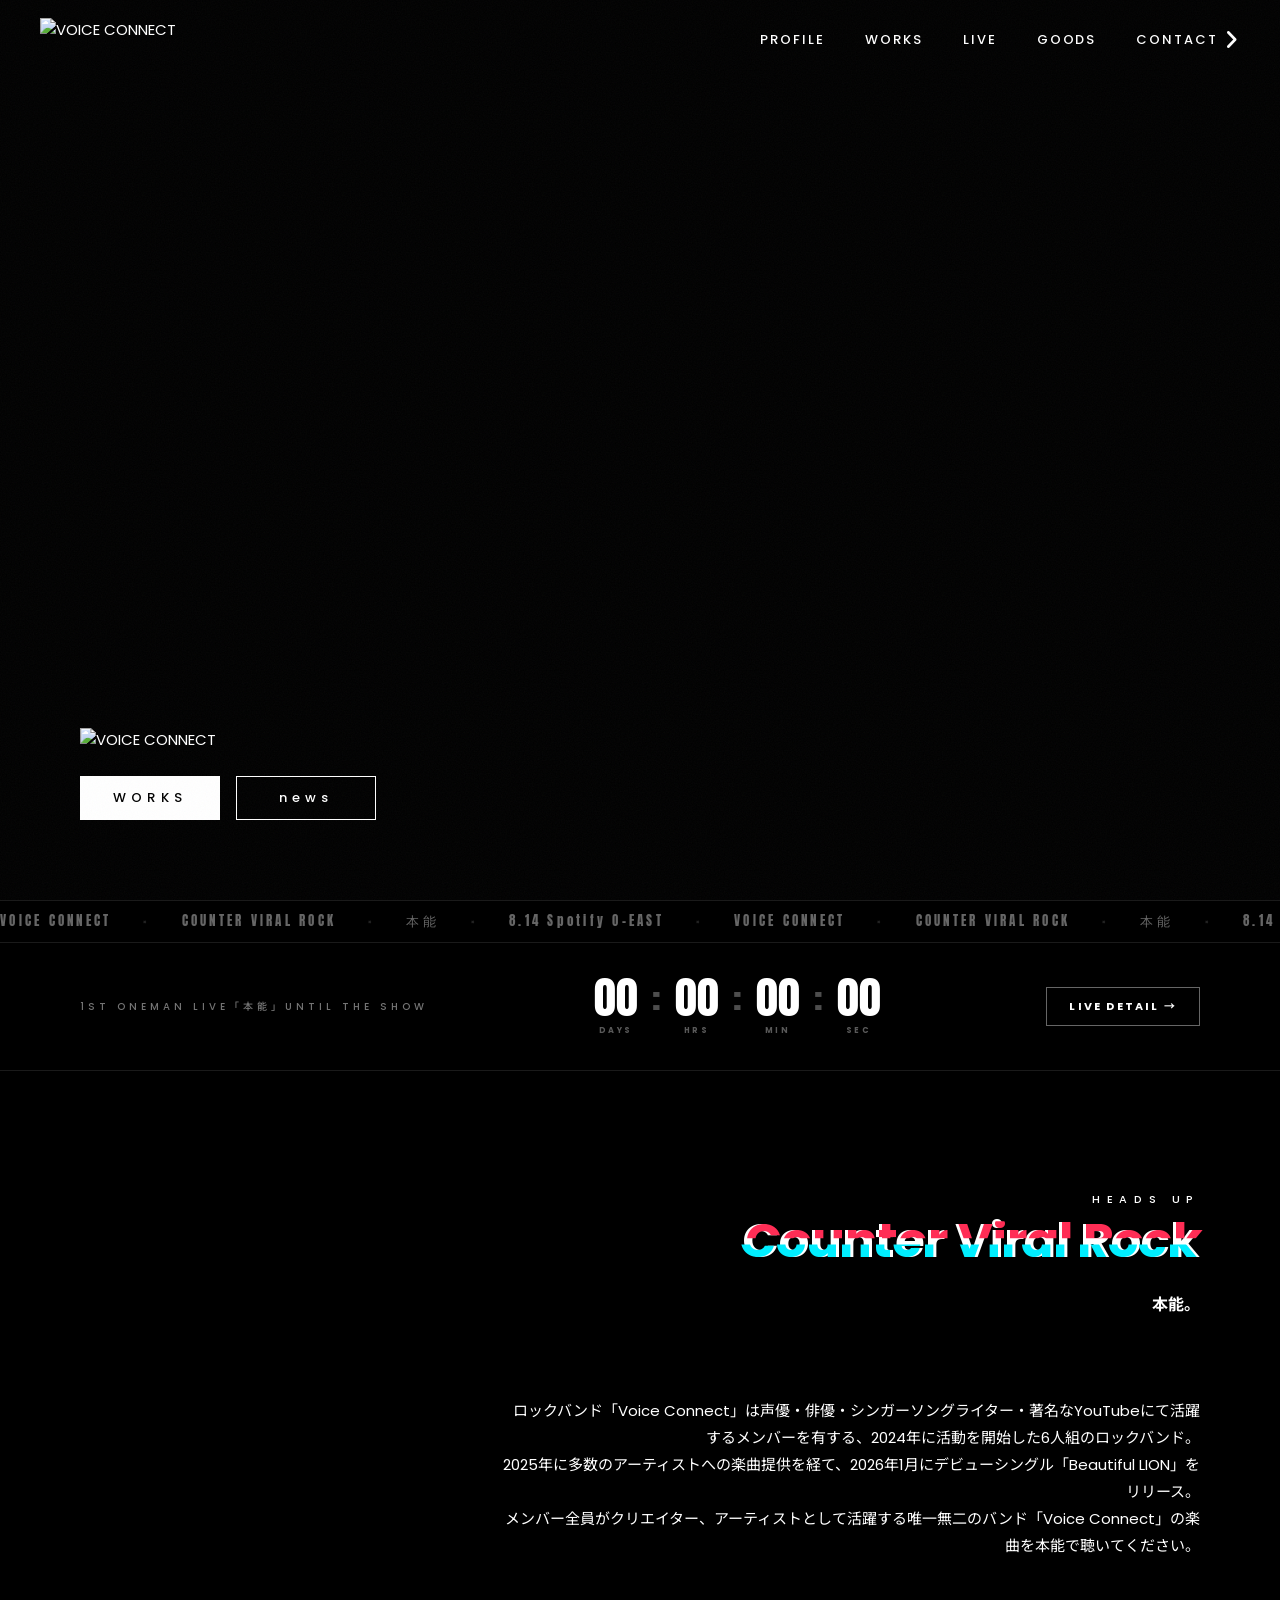
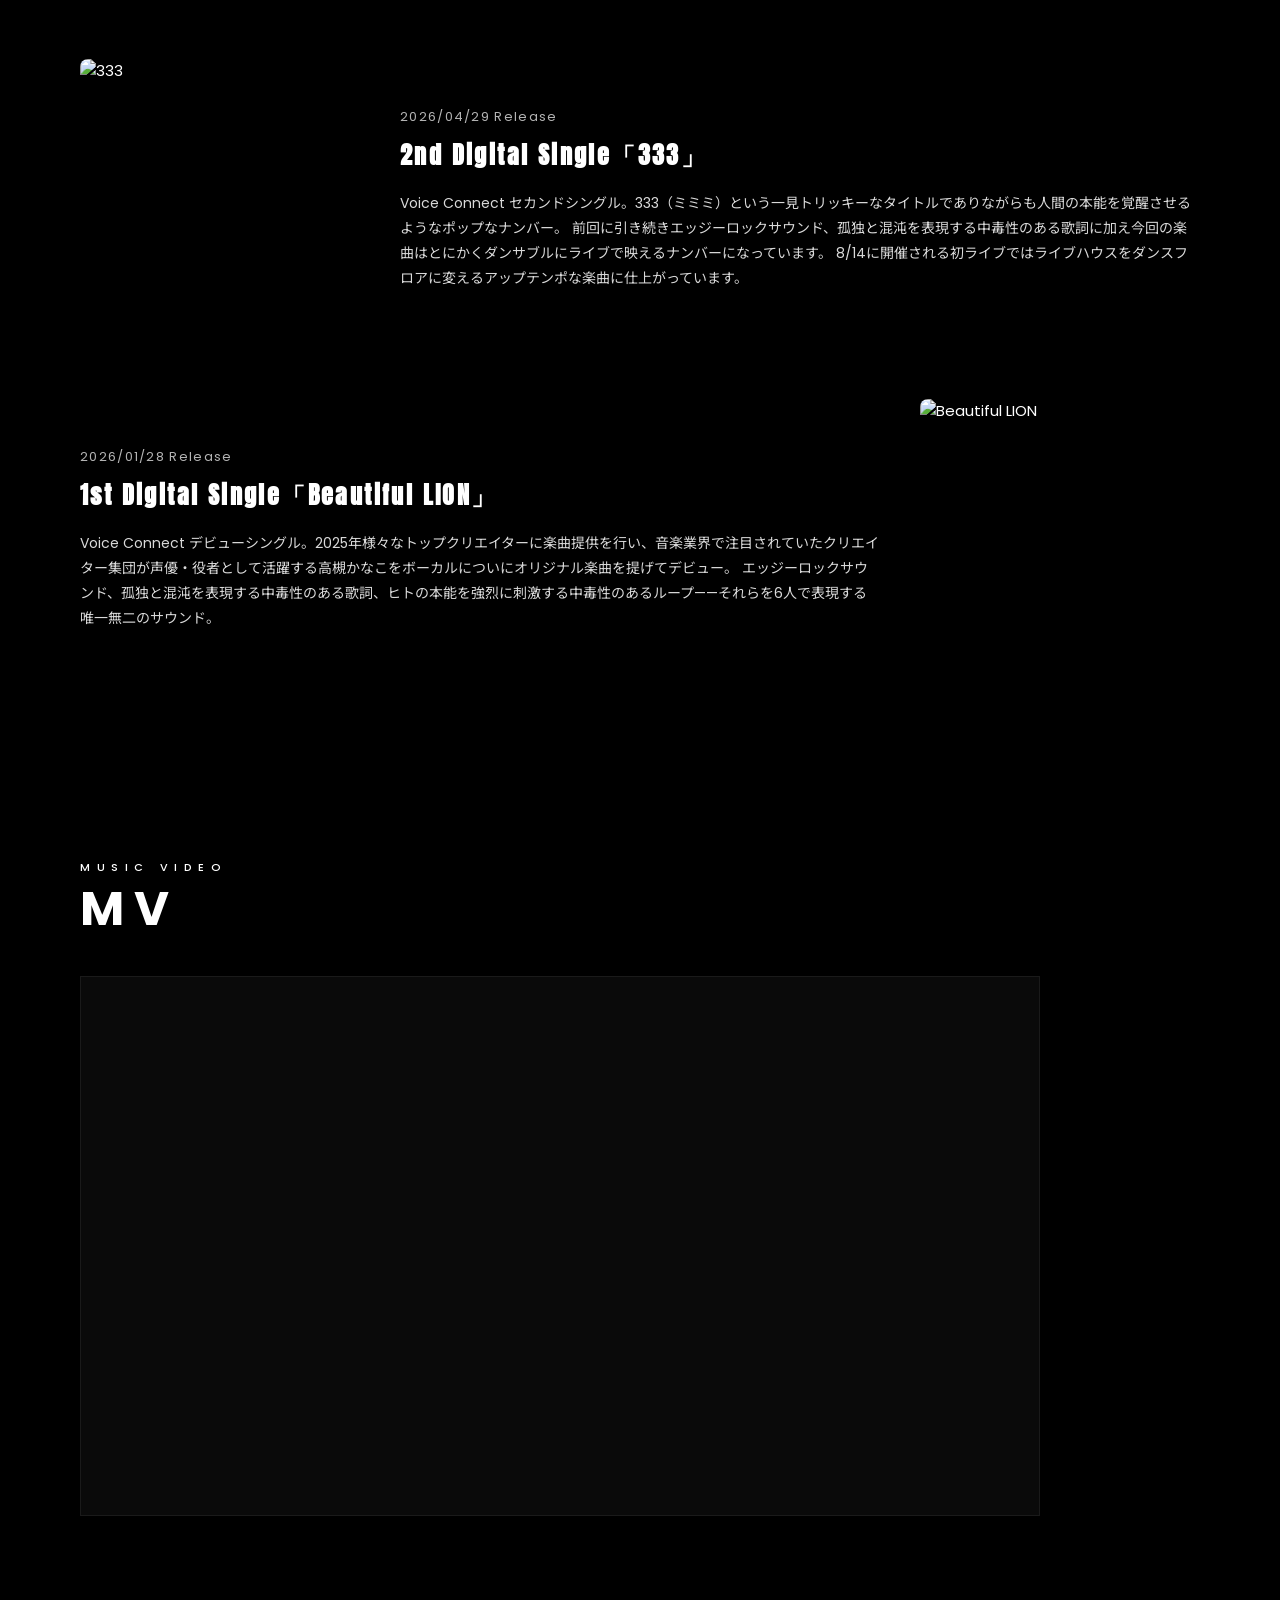
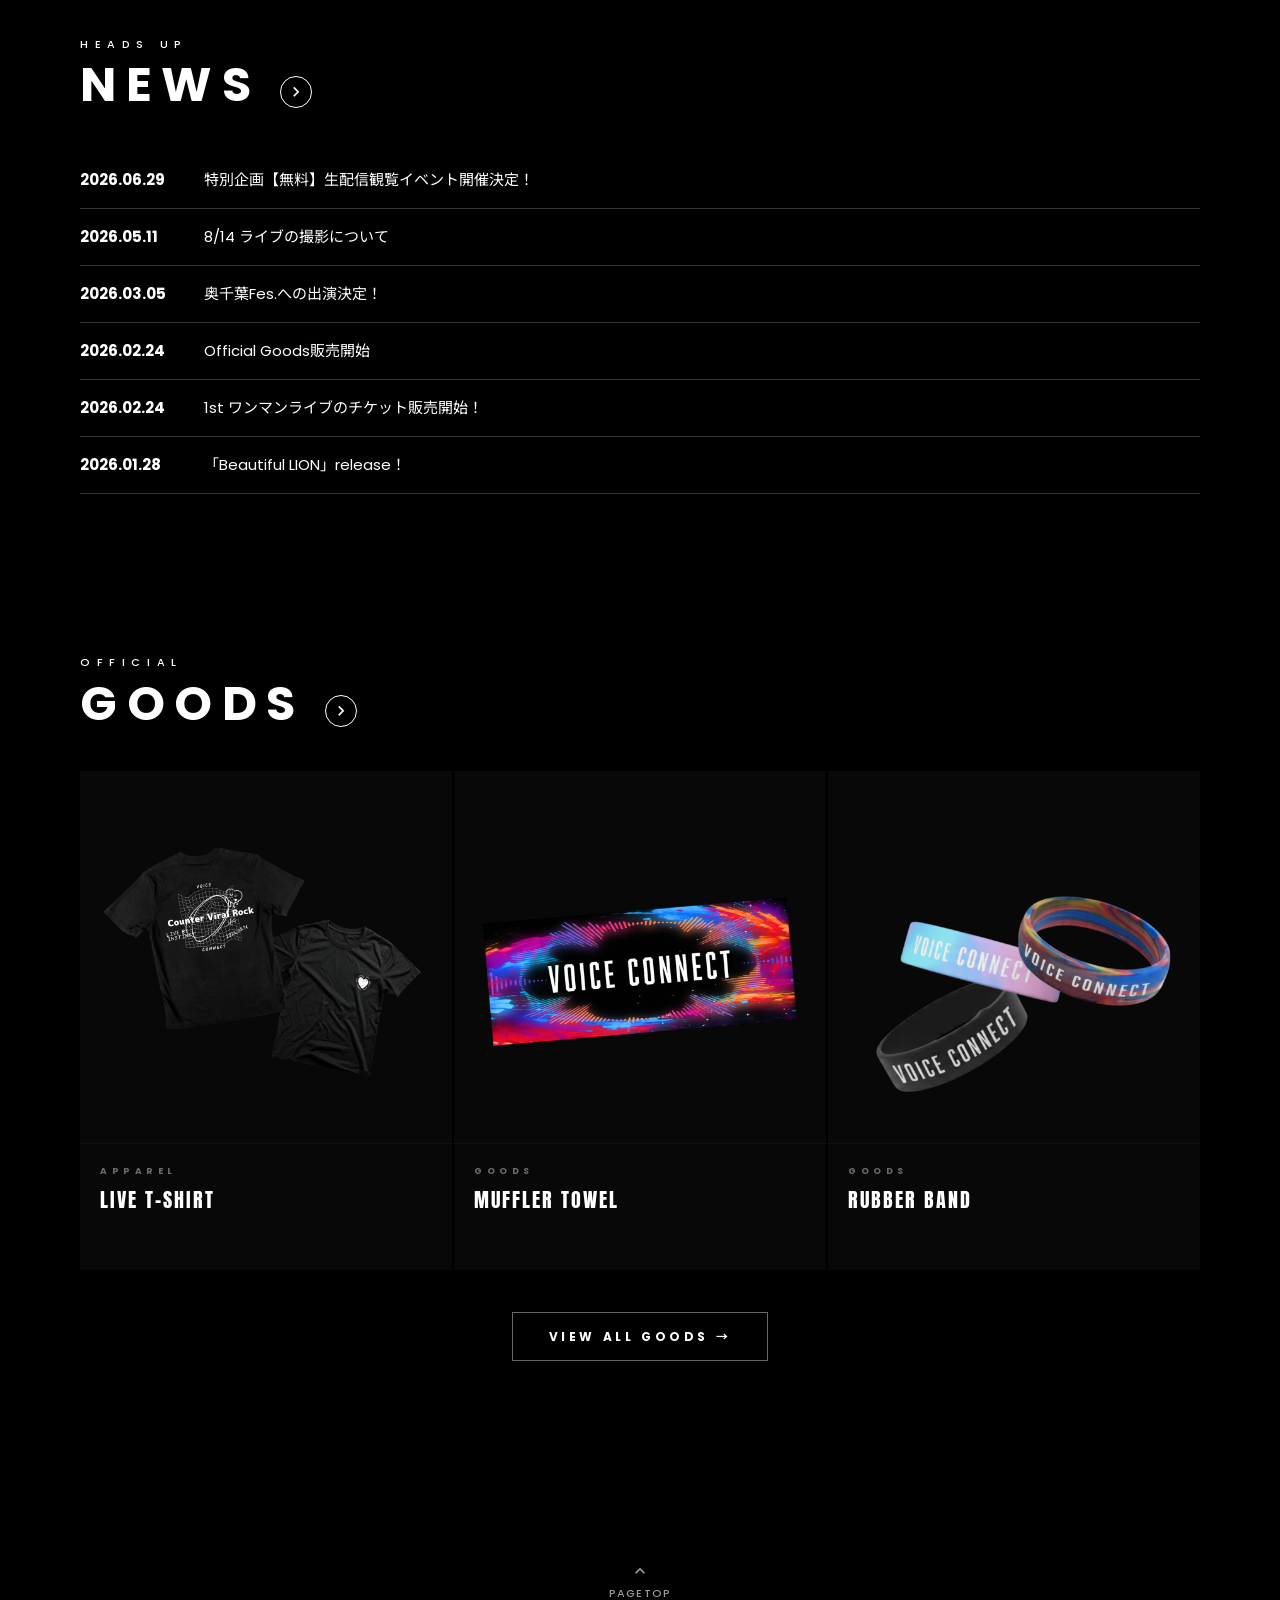
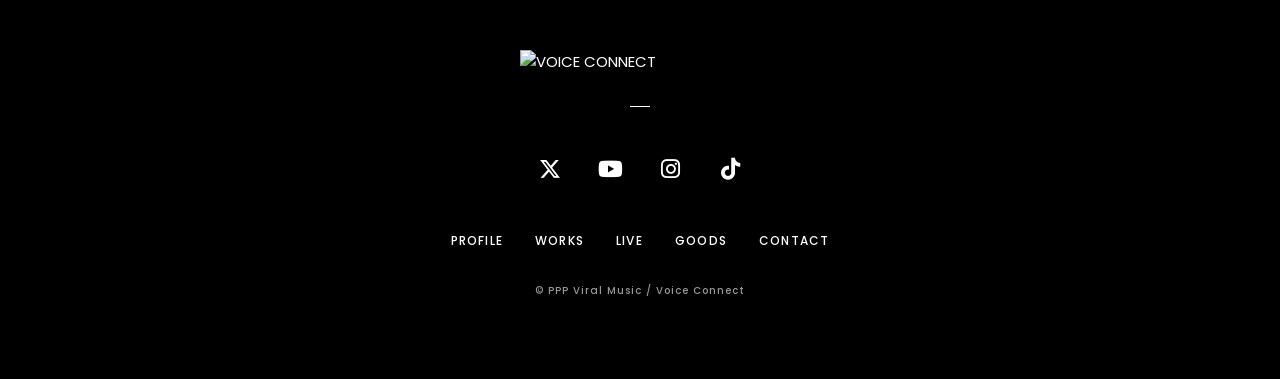
==== index.html @ 6539a4a2 "Initial commit: Voice Connect official website Co-Authored-By: Claude Sonnet 4.6 <noreply@anthropic." ====
<!DOCTYPE html>
<html lang="ja">
<head>
  <meta charset="UTF-8">
  <meta name="viewport" content="width=device-width, initial-scale=1.0">
  <meta property="og:type" content="website">
  <meta property="og:site_name" content="VOICE CONNECT">
  <meta property="og:title" content="VOICE CONNECT">
  <meta property="og:description" content="Counter Viral Rock – 本能。6人組ロックバンド VoiceConnect オフィシャルサイト">
  <meta property="og:image" content="https://storage.googleapis.com/studio-design-asset-files/projects/V5a736R3aR/s-6000x4000_v-frms_webp_ca248ab4-74d3-4c71-af56-c357af7753e0_middle.webp">
  <meta name="twitter:card" content="summary_large_image">
  <meta name="twitter:image" content="https://storage.googleapis.com/studio-design-asset-files/projects/V5a736R3aR/s-6000x4000_v-frms_webp_ca248ab4-74d3-4c71-af56-c357af7753e0_middle.webp">
  <link rel="icon" href="favicon.svg" type="image/svg+xml">
  <title>VoiceConnect</title>
  <meta name="description" content="Counter Viral Rock – 本能。6人組ロックバンド VoiceConnect オフィシャルサイト">
  <link rel="stylesheet" href="css/style.css">
  <link rel="stylesheet" href="https://fonts.googleapis.com/icon?family=Material+Icons">
  <link rel="stylesheet" href="https://cdnjs.cloudflare.com/ajax/libs/font-awesome/6.5.0/css/all.min.css">
</head>
<body>

<!-- HEADER -->
<header class="site-header">
  <a href="index.html" class="header-logo">
    <img src="https://storage.googleapis.com/studio-design-asset-files/projects/V5a736R3aR/s-1748x591_v-fms_webp_e4d0f85a-b56f-4a7a-a2c8-f177bb1432c4_small.webp" alt="VOICE CONNECT">
  </a>
  <nav class="header-nav">
    <a href="profile.html">PROFILE</a>
    <a href="works.html">WORKS</a>
    <a href="live.html">LIVE</a>
    <a href="https://fanme.link/shop/@VoiceConnect" target="_blank" rel="noopener">GOODS</a>
    <a href="contact.html" class="header-contact">
      <span>CONTACT</span>
      <span class="arrow"><i class="fa-solid fa-angle-right"></i></span>
    </a>
  </nav>
  <button class="hamburger" aria-label="メニュー">
    <span></span><span></span><span></span>
  </button>
</header>

<!-- MOBILE NAV -->
<nav class="mobile-nav">
  <a href="profile.html">PROFILE</a>
  <a href="works.html">WORKS</a>
  <a href="live.html">LIVE</a>
  <a href="https://fanme.link/shop/@VoiceConnect" target="_blank" rel="noopener">GOODS</a>
  <a href="contact.html">CONTACT</a>
</nav>

<!-- HERO -->
<section class="hero">
  <div class="hero-bg" style="background-image: url('https://storage.googleapis.com/studio-design-asset-files/projects/V5a736R3aR/s-6000x4000_v-frms_webp_ca248ab4-74d3-4c71-af56-c357af7753e0_middle.webp');"></div>
  <div class="hero-title fade-in">
    <img src="https://storage.googleapis.com/studio-design-asset-files/projects/V5a736R3aR/s-1748x591_v-fms_webp_e4d0f85a-b56f-4a7a-a2c8-f177bb1432c4_middle.webp" alt="VOICE CONNECT">
    <div class="hero-buttons">
      <a href="works.html" class="btn btn-solid">WORKS</a>
      <a href="news.html" class="btn btn-outline">news</a>
    </div>
  </div>
</section>

<!-- MARQUEE -->
<div class="marquee-wrap" aria-hidden="true">
  <div class="marquee-track">
    <span>VOICE CONNECT</span><span class="msep">×</span><span>COUNTER VIRAL ROCK</span><span class="msep">×</span><span>本能</span><span class="msep">×</span><span>8.14 Spotify O-EAST</span><span class="msep">×</span><span>VOICE CONNECT</span><span class="msep">×</span><span>COUNTER VIRAL ROCK</span><span class="msep">×</span><span>本能</span><span class="msep">×</span><span>8.14 Spotify O-EAST</span><span class="msep">×</span>
  </div>
</div>

<!-- COUNTDOWN -->
<div class="countdown-bar fade-in">
  <p class="countdown-label">1st ONEMAN LIVE「本能」UNTIL THE SHOW</p>
  <div class="countdown-timer">
    <div class="countdown-unit"><span class="countdown-num">--</span><span class="countdown-unit-label">DAYS</span></div>
    <span class="countdown-colon">:</span>
    <div class="countdown-unit"><span class="countdown-num">--</span><span class="countdown-unit-label">HRS</span></div>
    <span class="countdown-colon">:</span>
    <div class="countdown-unit"><span class="countdown-num">--</span><span class="countdown-unit-label">MIN</span></div>
    <span class="countdown-colon">:</span>
    <div class="countdown-unit"><span class="countdown-num">--</span><span class="countdown-unit-label">SEC</span></div>
  </div>
  <a href="live.html" class="countdown-cta">LIVE DETAIL →</a>
</div>

<!-- CONCEPT -->
<section class="concept fade-in">
  <div style="display:flex;flex-direction:column;align-items:flex-end;margin-bottom:60px;">
    <p class="concept-tag">HEADS UP</p>
    <h2 class="concept-title glitch" data-text="Counter Viral Rock">Counter Viral Rock</h2>
    <p class="concept-sub">本能。</p>
  </div>
  <p class="concept-body">
    ロックバンド「Voice Connect」は声優・俳優・シンガーソングライター・著名なYouTubeにて活躍するメンバーを有する、2024年に活動を開始した6人組のロックバンド。<br>
    2025年に多数のアーティストへの楽曲提供を経て、2026年1月にデビューシングル「Beautiful LION」をリリース。<br>
    メンバー全員がクリエイター、アーティストとして活躍する唯一無二のバンド「Voice Connect」の楽曲を本能で聴いてください。
  </p>
</section>

<!-- RELEASES -->
<section class="releases">

  <!-- 2nd Single -->
  <div class="release-item fade-in">
    <a href="https://nex-tone.link/A00217692" target="_blank" rel="noopener" class="release-cover">
      <img src="https://storage.googleapis.com/studio-design-asset-files/projects/V5a736R3aR/s-3000x3000_v-frms_webp_a015c7a2-be39-4861-baa0-50e99d0a3b8d_small.webp" alt="333">
    </a>
    <div class="release-info">
      <p class="release-date">2026/04/29 Release</p>
      <h3 class="release-title">2nd Digital Single「333」</h3>
      <p class="release-desc">
        Voice Connect セカンドシングル。333（ミミミ）という一見トリッキーなタイトルでありながらも人間の本能を覚醒させるようなポップなナンバー。
        前回に引き続きエッジーロックサウンド、孤独と混沌を表現する中毒性のある歌詞に加え今回の楽曲はとにかくダンサブルにライブで映えるナンバーになっています。
        8/14に開催される初ライブではライブハウスをダンスフロアに変えるアップテンポな楽曲に仕上がっています。
      </p>
    </div>
  </div>

  <!-- 1st Single -->
  <div class="release-item fade-in">
    <a href="https://nex-tone.link/A00210916" target="_blank" rel="noopener" class="release-cover">
      <img src="https://storage.nex-tone.link/variants/pypqnfkfac22cll3nfgwn1953y3u/58ced8645b3590cbce39715a69f533062ca8cc552015349942d6fcfa04a99400" alt="Beautiful LION">
    </a>
    <div class="release-info">
      <p class="release-date">2026/01/28 Release</p>
      <h3 class="release-title">1st Digital Single「Beautiful LION」</h3>
      <p class="release-desc">
        Voice Connect デビューシングル。2025年様々なトップクリエイターに楽曲提供を行い、音楽業界で注目されていたクリエイター集団が声優・役者として活躍する高槻かなこをボーカルについにオリジナル楽曲を提げてデビュー。
        エッジーロックサウンド、孤独と混沌を表現する中毒性のある歌詞、ヒトの本能を強烈に刺激する中毒性のあるループ——それらを6人で表現する唯一無二のサウンド。
      </p>
    </div>
  </div>

</section>

<!-- MV -->
<section class="mv-section fade-in">
  <div class="section-header">
    <div>
      <p class="section-tag">MUSIC VIDEO</p>
      <h2 class="section-title">MV</h2>
    </div>
  </div>
  <div class="mv-embed-wrap">
    <iframe
      src="https://www.youtube.com/embed/0FD_ig75iVw?si=BoijRJW5UAqoJQt1&rel=0"
      title="VOICE CONNECT – Beautiful LION (Official Music Video)"
      frameborder="0"
      allow="accelerometer; autoplay; clipboard-write; encrypted-media; gyroscope; picture-in-picture; web-share"
      referrerpolicy="strict-origin-when-cross-origin"
      allowfullscreen
    ></iframe>
  </div>
</section>

<!-- NEWS -->
<section class="news fade-in">
  <div class="section-header">
    <div>
      <p class="section-tag">HEADS UP</p>
      <h2 class="section-title">NEWS</h2>
    </div>
    <a href="news.html" class="section-more">
      <span class="material-icons">keyboard_arrow_right</span>
    </a>
  </div>
  <ul class="news-list">
    <li class="news-item">
      <span class="news-date">2026.06.29</span>
      <a href="news.html#event-0629" class="news-link">特別企画【無料】生配信観覧イベント開催決定！</a>
    </li>
    <li class="news-item">
      <span class="news-date">2026.05.11</span>
      <a href="news.html#shooting" class="news-link">8/14 ライブの撮影について</a>
    </li>
    <li class="news-item">
      <span class="news-date">2026.03.05</span>
      <a href="news.html#chiba" class="news-link">奥千葉Fes.への出演決定！</a>
    </li>
    <li class="news-item">
      <span class="news-date">2026.02.24</span>
      <a href="news.html#goods" class="news-link">Official Goods販売開始</a>
    </li>
    <li class="news-item">
      <span class="news-date">2026.02.24</span>
      <a href="news.html#ticket" class="news-link">1st ワンマンライブのチケット販売開始！</a>
    </li>
    <li class="news-item">
      <span class="news-date">2026.01.28</span>
      <a href="news.html#single1" class="news-link">「Beautiful LION」release！</a>
    </li>
  </ul>
</section>

<!-- GOODS -->
<section class="goods-section fade-in">
  <div class="section-header">
    <div>
      <p class="section-tag">OFFICIAL</p>
      <h2 class="section-title">GOODS</h2>
    </div>
    <a href="https://fanme.link/shop/@VoiceConnect" target="_blank" rel="noopener" class="section-more">
      <span class="material-icons">keyboard_arrow_right</span>
    </a>
  </div>
  <div class="goods-grid">
    <a href="https://fanme.link/shop/@VoiceConnect" target="_blank" rel="noopener" class="goods-card">
      <div class="goods-card-img">
        <img src="images/goods-tshirt.png" alt="LIVE T-SHIRT">
      </div>
      <div class="goods-card-body">
        <p class="goods-card-cat">APPAREL</p>
        <p class="goods-card-name">LIVE T-SHIRT</p>
        <p class="goods-card-shop">SHOP →</p>
      </div>
    </a>
    <a href="https://fanme.link/shop/@VoiceConnect" target="_blank" rel="noopener" class="goods-card">
      <div class="goods-card-img">
        <img src="images/goods-towel.png" alt="MUFFLER TOWEL">
      </div>
      <div class="goods-card-body">
        <p class="goods-card-cat">GOODS</p>
        <p class="goods-card-name">MUFFLER TOWEL</p>
        <p class="goods-card-shop">SHOP →</p>
      </div>
    </a>
    <a href="https://fanme.link/shop/@VoiceConnect" target="_blank" rel="noopener" class="goods-card">
      <div class="goods-card-img">
        <img src="images/goods-band.png" alt="RUBBER BAND">
      </div>
      <div class="goods-card-body">
        <p class="goods-card-cat">GOODS</p>
        <p class="goods-card-name">RUBBER BAND</p>
        <p class="goods-card-shop">SHOP →</p>
      </div>
    </a>
  </div>
  <div class="goods-footer">
    <a href="https://fanme.link/shop/@VoiceConnect" target="_blank" rel="noopener" class="goods-cta-btn">VIEW ALL GOODS →</a>
  </div>
</section>

<!-- FOOTER -->
<footer class="site-footer">
  <a href="#" class="pagetop">
    <span class="material-icons">keyboard_arrow_up</span>
    PAGETOP
  </a>
  <a href="index.html" class="footer-logo">
    <img src="https://storage.googleapis.com/studio-design-asset-files/projects/V5a736R3aR/s-1748x591_v-fms_webp_e4d0f85a-b56f-4a7a-a2c8-f177bb1432c4_small.webp" alt="VOICE CONNECT">
  </a>
  <div class="footer-divider"></div>
  <div class="footer-socials">
    <a href="https://x.com/voiceconnect25" target="_blank" rel="noopener"><i class="fa-brands fa-x-twitter"></i></a>
    <a href="https://www.youtube.com/@voiceconnect2025" target="_blank" rel="noopener"><i class="fa-brands fa-youtube"></i></a>
    <a href="https://www.instagram.com/voice_connect_official/" target="_blank" rel="noopener"><i class="fa-brands fa-instagram"></i></a>
    <a href="https://www.tiktok.com/@voiceconnect.official" target="_blank" rel="noopener"><i class="fa-brands fa-tiktok"></i></a>
  </div>
  <nav class="footer-nav">
    <a href="profile.html">PROFILE</a>
    <a href="works.html">WORKS</a>
    <a href="live.html">LIVE</a>
    <a href="https://fanme.link/shop/@VoiceConnect" target="_blank" rel="noopener">GOODS</a>
    <a href="contact.html">CONTACT</a>
  </nav>
  <p class="footer-copy">© PPP Viral Music / Voice Connect</p>
</footer>

<script src="js/main.js"></script>
</body>
</html>
---- css/style.css ----
@import url('https://fonts.googleapis.com/css2?family=Anton&family=Poppins:wght@400;500;700&family=Noto+Sans+JP:wght@400;500;700&display=swap');

*, *::before, *::after { box-sizing: border-box; margin: 0; padding: 0; }

:root {
  --bg: #000;
  --text: #fff;
  --border: #333;
  --accent: #fff;
  --font-head: 'Anton', sans-serif;
  --font-body: 'Poppins', 'Noto Sans JP', sans-serif;
}

html { scroll-behavior: smooth; }

body {
  background: var(--bg);
  color: var(--text);
  font-family: var(--font-body);
  font-size: 15px;
  line-height: 1.6;
  overflow-x: hidden;
}

a { color: inherit; text-decoration: none; }
img { display: block; max-width: 100%; }
ul { list-style: none; }
button { background: none; border: none; cursor: pointer; color: inherit; font: inherit; }

/* ── HEADER ── */
.site-header {
  position: fixed;
  top: 0; left: 0; right: 0;
  z-index: 100;
  display: flex;
  align-items: center;
  justify-content: space-between;
  padding: 0 40px;
  height: 80px;
  backdrop-filter: blur(8px) saturate(0%);
  -webkit-backdrop-filter: blur(8px) saturate(0%);
  background: linear-gradient(180deg, rgba(0,0,0,0.4) 0%, transparent 100%);
}

.header-logo img { height: 44px; width: auto; }

.header-nav {
  display: flex;
  align-items: center;
  gap: 40px;
}

.header-nav a,
.header-nav button {
  font-family: var(--font-body);
  font-size: 13px;
  font-weight: 500;
  letter-spacing: 0.15em;
  transition: opacity .2s;
}

.header-nav a:hover,
.header-nav button:hover { opacity: .6; }

.header-contact {
  display: flex;
  align-items: center;
  gap: 6px;
  font-size: 13px;
  font-weight: 500;
  letter-spacing: 0.15em;
}

.header-contact .arrow {
  font-size: 22px;
  line-height: 1;
}

/* hamburger */
.hamburger {
  display: none;
  flex-direction: column;
  gap: 5px;
  padding: 4px;
}
.hamburger span {
  display: block;
  width: 24px; height: 2px;
  background: var(--text);
  transition: transform .3s, opacity .3s;
}

/* mobile nav drawer */
.mobile-nav {
  display: none;
  position: fixed;
  top: 80px; left: 0; right: 0;
  background: rgba(0,0,0,0.92);
  padding: 32px 24px 40px;
  flex-direction: column;
  gap: 28px;
  z-index: 99;
}
.mobile-nav.open { display: flex; }
.mobile-nav a {
  font-family: var(--font-head);
  font-size: 28px;
  letter-spacing: 0.15em;
  text-align: right;
}

/* ── HERO ── */
.hero {
  position: relative;
  height: calc(100vh - 80px);
  min-height: 520px;
  margin-top: 80px;
  display: flex;
  align-items: flex-end;
  overflow: hidden;
}

.hero-bg {
  position: absolute;
  top: -18%; bottom: -18%; left: 0; right: 0;
  background-size: cover;
  background-position: center 30%;
  background-repeat: no-repeat;
  will-change: transform;
}

.hero-bg::after {
  content: '';
  position: absolute;
  inset: 0;
  background: linear-gradient(to bottom, rgba(0,0,0,0.1) 0%, rgba(0,0,0,0.5) 100%);
}

.hero-title {
  position: absolute;
  bottom: 0; left: 0; right: 0;
  padding: 0 80px 80px;
}

.hero-title img {
  width: clamp(320px, 60vw, 900px);
}

.hero-buttons {
  display: flex;
  gap: 16px;
  margin-top: 24px;
}

.btn {
  display: inline-flex;
  align-items: center;
  justify-content: center;
  padding: 0 28px;
  height: 44px;
  font-family: var(--font-body);
  font-size: 13px;
  font-weight: 500;
  letter-spacing: 0.4em;
  border: 1px solid var(--text);
  transition: background .2s, color .2s, transform .2s;
  min-width: 140px;
}

.btn-solid {
  background: var(--text);
  color: var(--bg);
}

.btn-outline { background: transparent; color: var(--text); }

.btn:hover { transform: scale(1.06); }

/* ── CONCEPT ── */
.concept {
  padding: 120px 80px 100px;
}

.concept-tag {
  display: block;
  font-size: 11px;
  font-weight: 500;
  letter-spacing: 0.6em;
  margin-bottom: 6px;
  color: var(--text);
}

.concept-title {
  font-size: 48px;
  font-weight: 700;
  line-height: 1.1;
  margin-bottom: 24px;
}

.concept-sub {
  font-size: 16px;
  font-weight: 700;
  margin-bottom: 20px;
}

.concept-body {
  font-size: 15px;
  line-height: 1.8;
  max-width: 700px;
  margin-left: auto;
  text-align: right;
}

/* ── RELEASES ── */
.releases {
  padding: 0 80px 120px;
}

.release-item {
  display: flex;
  align-items: center;
  gap: 40px;
  margin-bottom: 60px;
}

.release-item:nth-child(even) { flex-direction: row-reverse; }

.release-cover {
  flex-shrink: 0;
  width: 280px;
  height: 280px;
  border-radius: 8px;
  overflow: hidden;
  box-shadow: 0 4px 20px rgba(0,0,0,0.6);
  transition: transform .3s ease;
}

.release-cover:hover { transform: scale(1.04); }

.release-cover img {
  width: 100%; height: 100%;
  object-fit: cover;
}

.release-info { flex: 1; }

.release-date {
  font-size: 13px;
  letter-spacing: 0.1em;
  margin-bottom: 8px;
  opacity: .7;
}

.release-title {
  font-family: var(--font-head);
  font-size: 24px;
  letter-spacing: 0.1em;
  margin-bottom: 16px;
}

.release-desc {
  font-size: 14px;
  line-height: 1.8;
  opacity: .85;
}

/* ── NEWS ── */
.news { padding: 0 80px 160px; }

.section-header {
  display: flex;
  align-items: flex-end;
  gap: 20px;
  margin-bottom: 40px;
}

.section-tag {
  font-size: 11px;
  font-weight: 500;
  letter-spacing: 0.6em;
  margin-bottom: 6px;
}

.section-title {
  font-family: var(--font-body);
  font-size: 48px;
  font-weight: 700;
  letter-spacing: 0.2em;
  line-height: 1.1;
}

.section-more {
  display: flex;
  align-items: center;
  justify-content: center;
  width: 32px; height: 32px;
  border-radius: 50%;
  border: 1px solid var(--text);
  margin-bottom: 4px;
  transition: transform .2s;
}
.section-more:hover { transform: scale(1.2); }
.section-more .material-icons { font-size: 20px; }

.news-list { display: flex; flex-direction: column; }

.news-item {
  display: flex;
  gap: 24px;
  padding: 16px 0;
  border-bottom: 1px solid var(--border);
}

.news-date {
  flex-shrink: 0;
  font-size: 15px;
  font-weight: 700;
  min-width: 100px;
}

.news-link {
  font-size: 15px;
  transition: opacity .2s;
}
.news-link:hover { opacity: .6; }

/* ── PAGE HERO (inner pages) ── */
.page-hero {
  padding-top: 160px;
  padding-bottom: 60px;
  text-align: center;
}

.page-hero-title {
  font-family: var(--font-head);
  font-size: 64px;
  letter-spacing: 0.2em;
}

/* ── PROFILE ── */
.about {
  padding: 40px 80px 80px;
  max-width: 900px;
  margin: 0 auto;
}

.about h3 {
  font-size: 11px;
  font-weight: 500;
  letter-spacing: 0.6em;
  margin-bottom: 4px;
}

.about-text {
  font-size: 15px;
  line-height: 1.8;
  margin-bottom: 48px;
}

.members { padding: 0 80px 120px; }

.members-title {
  font-size: 48px;
  font-weight: 700;
  letter-spacing: 0.2em;
  margin-bottom: 60px;
}

.member-list {
  display: flex;
  flex-direction: column;
  gap: 60px;
}

.member-item {
  display: flex;
  gap: 40px;
  align-items: flex-start;
}

.member-photo {
  flex-shrink: 0;
  width: 200px; height: 200px;
  border-radius: 50%;
  overflow: hidden;
  background: #222;
}

.member-photo img {
  width: 100%; height: 100%;
  object-fit: cover;
}

.member-info { flex: 1; }

.member-role {
  font-size: 11px;
  font-weight: 500;
  letter-spacing: 0.4em;
  margin-bottom: 4px;
  opacity: .7;
}

.member-name {
  font-size: 20px;
  font-weight: 700;
  margin-bottom: 12px;
}

.member-desc {
  font-size: 14px;
  line-height: 1.8;
  margin-bottom: 16px;
}

.member-socials {
  display: flex;
  gap: 16px;
}

.member-socials a {
  font-size: 20px;
  transition: opacity .2s;
}
.member-socials a:hover { opacity: .6; }

/* ── WORKS ── */
.works-list {
  padding: 0 80px 120px;
  display: flex;
  flex-direction: column;
}

.work-item {
  display: flex;
  align-items: center;
  padding: 24px 0;
  border-bottom: 1px solid var(--border);
  gap: 24px;
  transition: opacity .2s;
  cursor: pointer;
}

.work-item:hover { opacity: .7; }

.work-update {
  flex-shrink: 0;
  width: 80px;
}

.work-update-label {
  font-size: 9px;
  font-weight: 700;
  letter-spacing: 0.1em;
  opacity: .5;
}

.work-update-date {
  font-size: 11px;
  opacity: .7;
}

.work-title {
  flex: 1;
  font-size: 15px;
  font-weight: 500;
}

.work-arrow {
  font-size: 18px;
  opacity: .5;
}

/* ── LIVE ── */
.live-section {
  padding: 0 80px 120px;
  display: flex;
  flex-direction: column;
  align-items: center;
  gap: 40px;
}

.live-flyer {
  width: 100%;
  max-width: 600px;
  border-radius: 4px;
  overflow: hidden;
}

.live-flyer img { width: 100%; }

.live-info {
  width: 100%;
  max-width: 600px;
  text-align: center;
}

.live-date-title {
  font-family: var(--font-head);
  font-size: 28px;
  letter-spacing: 0.1em;
  margin-bottom: 20px;
}

.live-detail {
  display: inline-flex;
  flex-direction: column;
  gap: 8px;
  font-size: 15px;
  text-align: left;
}

.live-detail-row {
  display: flex;
  gap: 12px;
}

.live-detail-label {
  flex-shrink: 0;
  font-weight: 700;
  min-width: 80px;
  font-size: 13px;
  letter-spacing: 0.05em;
  opacity: .7;
}

/* ── CONTACT ── */
.contact-section {
  padding: 0 80px 120px;
  max-width: 700px;
}

.contact-lead {
  font-size: 14px;
  line-height: 1.8;
  margin-bottom: 48px;
}

.contact-form {
  display: flex;
  flex-direction: column;
  gap: 24px;
}

.form-group { display: flex; flex-direction: column; gap: 8px; }

.form-label {
  font-size: 12px;
  font-weight: 700;
  letter-spacing: 0.2em;
}

.form-label span { color: #bf2325; margin-left: 4px; }

.form-input,
.form-textarea {
  background: #222;
  border: none;
  padding: 14px 16px;
  font-family: var(--font-body);
  font-size: 14px;
  color: var(--text);
  outline: none;
  transition: box-shadow .2s;
  border-radius: 2px;
}

.form-input:focus,
.form-textarea:focus { box-shadow: 0 0 0 1px var(--text); }

.form-textarea { min-height: 160px; resize: vertical; }

.privacy-check {
  display: flex;
  align-items: flex-start;
  gap: 10px;
  font-size: 13px;
}

.privacy-check input[type="checkbox"] {
  margin-top: 2px;
  accent-color: var(--text);
  width: 16px; height: 16px;
}

.privacy-check a { text-decoration: underline; opacity: .7; }

.form-submit {
  background: var(--text);
  color: var(--bg);
  font-family: var(--font-body);
  font-size: 13px;
  font-weight: 700;
  letter-spacing: 0.4em;
  height: 52px;
  border: none;
  cursor: pointer;
  transition: opacity .2s;
}

.form-submit:hover { opacity: .85; }
.form-submit:disabled { opacity: .5; cursor: not-allowed; }

.form-status {
  font-size: 13px;
  letter-spacing: 0.05em;
  min-height: 20px;
}

/* ── FOOTER ── */
.site-footer {
  padding: 80px 80px;
  display: flex;
  flex-direction: column;
  align-items: center;
  gap: 32px;
}

.footer-logo img { height: auto; width: 240px; }

.footer-divider {
  width: 20px; height: 1px;
  background: var(--text);
}

.footer-socials {
  display: flex;
  align-items: center;
  gap: 0;
}

.footer-socials a {
  display: flex;
  align-items: center;
  justify-content: center;
  width: 60px; height: 60px;
  font-size: 22px;
  transition: color .3s;
}

.footer-socials a:nth-child(1):hover { color: #1d9bf0; }
.footer-socials a:nth-child(2):hover { color: #f00; }
.footer-socials a:nth-child(3):hover { color: #e1306c; }
.footer-socials a:nth-child(4):hover { color: #69c9d0; }

.footer-nav {
  display: flex;
  gap: 32px;
}

.footer-nav a {
  font-size: 12px;
  font-weight: 500;
  letter-spacing: 0.1em;
  transition: opacity .2s;
}
.footer-nav a:hover { opacity: .6; }

.footer-copy {
  font-size: 10px;
  font-weight: 500;
  letter-spacing: 0.1em;
  opacity: .6;
}

.pagetop {
  display: flex;
  flex-direction: column;
  align-items: center;
  gap: 4px;
  font-size: 11px;
  font-weight: 500;
  letter-spacing: 0.1em;
  margin-bottom: 16px;
  opacity: .6;
  transition: opacity .2s;
}
.pagetop:hover { opacity: 1; }
.pagetop .material-icons { font-size: 20px; }

/* ── FADE-IN ── */
.fade-in {
  opacity: 0;
  transform: translateY(30px);
  transition: opacity .8s ease, transform .8s ease;
}
.fade-in.visible {
  opacity: 1;
  transform: translateY(0);
}

/* ── RESPONSIVE ── */
@media (max-width: 990px) {
  .concept, .releases, .news, .about, .members,
  .works-list, .live-section, .contact-section { padding-left: 40px; padding-right: 40px; }
  .news-article { padding-left: 40px; padding-right: 40px; }
  .hero-title { padding: 0 40px 60px; }
  .site-header { padding: 0 24px; }
  .release-item, .release-item:nth-child(even) { flex-direction: column; }
  .release-cover { width: 100%; height: 260px; }
  .live-date-title { font-size: 22px; }
}

@media (max-width: 690px) {
  .header-nav { display: none; }
  .hamburger { display: flex; }

  /* Hero — show full landscape image without cropping */
  .hero { height: 100vw; min-height: unset; }
  .hero-bg { background-size: contain; background-position: top center; }
  .hero-title { padding: 0 20px 28px; }
  .hero-title img { width: clamp(180px, 72vw, 600px); }
  .hero-buttons { flex-wrap: wrap; gap: 12px; }
  .btn { min-width: 120px; padding: 0 20px; }

  /* Page hero */
  .page-hero { padding-top: 120px; padding-bottom: 40px; }
  .page-hero-title { font-size: 40px; }

  /* Concept */
  .concept { padding: 72px 20px 56px; }
  .concept-title { font-size: 32px; }
  .concept-body { text-align: left; margin-left: 0; }

  /* Releases */
  .releases { padding-left: 20px; padding-right: 20px; padding-bottom: 80px; }
  .release-cover { height: 220px; }
  .release-title { font-size: 20px; }

  /* News (index) */
  .news { padding-left: 20px; padding-right: 20px; padding-bottom: 80px; }
  .section-title { font-size: 32px; }
  .news-item { flex-direction: column; gap: 2px; }
  .news-date { min-width: unset; font-size: 12px; }
  .news-link { font-size: 14px; }

  /* Profile */
  .about { padding-left: 20px; padding-right: 20px; padding-bottom: 56px; }
  .members { padding-left: 20px; padding-right: 20px; padding-bottom: 80px; }
  .members-title { font-size: 32px; margin-bottom: 40px; }
  .member-list { gap: 48px; }
  .member-item { flex-direction: column; }
  .member-photo { width: 140px; height: 140px; }
  .member-desc br { display: none; }

  /* Works */
  .works-list { padding-left: 20px; padding-right: 20px; padding-bottom: 80px; }
  .work-title { font-size: 14px; }

  /* Live */
  .live-section { padding-left: 20px; padding-right: 20px; padding-bottom: 80px; }
  .live-date-title { font-size: 18px; }
  .live-detail { display: flex; width: 100%; }
  .live-detail-row { flex-direction: column; gap: 4px; }
  .live-detail-label { min-width: unset; }

  /* Contact */
  .contact-section { padding-left: 20px; padding-right: 20px; padding-bottom: 80px; }

  /* News article */
  .news-article { padding: 0 20px 60px; }
  .news-article + .news-article { padding-top: 60px; }
  .article-title { font-size: 18px; }

  /* Footer */
  .site-footer { padding: 60px 20px; }
  .footer-logo img { width: 180px; }
  .footer-nav { flex-wrap: wrap; justify-content: center; gap: 16px; }
  .footer-socials a { width: 48px; height: 48px; font-size: 18px; }
}

/* ── GOODS SECTION ── */
.goods-section { padding: 0 80px 120px; }

.goods-grid {
  display: grid;
  grid-template-columns: repeat(3, 1fr);
  gap: 2px;
  margin-bottom: 2px;
}

.goods-card {
  display: block;
  position: relative;
  overflow: hidden;
  background: #080808;
  color: inherit;
}

.goods-card-img {
  width: 100%;
  aspect-ratio: 1 / 1;
  overflow: hidden;
  display: flex;
  align-items: center;
  justify-content: center;
  background: #080808;
}

.goods-card-img img {
  width: 100%;
  height: 100%;
  object-fit: contain;
  padding: 16px;
  transition: transform 0.6s cubic-bezier(0.22, 1, 0.36, 1);
}

.goods-card:hover .goods-card-img img {
  transform: scale(1.06);
}

.goods-card-body {
  padding: 20px 20px 24px;
  border-top: 1px solid #111;
}

.goods-card-cat {
  font-size: 9px;
  font-weight: 700;
  letter-spacing: 0.5em;
  opacity: 0.4;
  margin-bottom: 6px;
}

.goods-card-name {
  font-family: var(--font-head);
  font-size: 20px;
  letter-spacing: 0.1em;
  margin-bottom: 12px;
}

.goods-card-shop {
  font-size: 11px;
  font-weight: 700;
  letter-spacing: 0.2em;
  opacity: 0;
  transform: translateX(-6px);
  transition: opacity 0.3s, transform 0.3s;
}

.goods-card:hover .goods-card-shop {
  opacity: 0.7;
  transform: translateX(0);
}

.goods-footer {
  display: flex;
  justify-content: center;
  padding-top: 40px;
}

.goods-cta-btn {
  display: inline-flex;
  align-items: center;
  font-size: 12px;
  font-weight: 700;
  letter-spacing: 0.3em;
  border: 1px solid rgba(255,255,255,0.4);
  padding: 14px 36px;
  color: inherit;
  transition: background 0.2s, color 0.2s, border-color 0.2s;
}

.goods-cta-btn:hover {
  background: #fff;
  color: #000;
  border-color: #fff;
}

@media (max-width: 990px) {
  .goods-section { padding-left: 40px; padding-right: 40px; }
}
@media (max-width: 690px) {
  .goods-section { padding-left: 20px; padding-right: 20px; padding-bottom: 80px; }
  .goods-grid { grid-template-columns: 1fr 1fr; }
  .goods-card-name { font-size: 15px; }
}
@media (max-width: 400px) {
  .goods-grid { grid-template-columns: 1fr; }
}

/* ── NEWS ARTICLE (news.html) ── */
.news-article {
  padding: 0 80px 80px;
  max-width: 800px;
}
.news-article + .news-article {
  border-top: 1px solid var(--border);
  padding-top: 80px;
}
.article-date {
  font-size: 13px;
  font-weight: 700;
  letter-spacing: 0.1em;
  opacity: .6;
  margin-bottom: 12px;
}
.article-title {
  font-size: 22px;
  font-weight: 700;
  line-height: 1.4;
  margin-bottom: 24px;
}
.article-body {
  font-size: 14px;
  line-height: 1.9;
}

.article-images {
  display: flex;
  flex-direction: column;
  gap: 12px;
  margin: 24px 0;
}

.article-images img {
  width: 100%;
  border-radius: 4px;
  display: block;
}

/* ── WORK DETAIL (individual work pages) ── */
.work-detail { padding: 60px 80px 120px; max-width: 860px; }

.work-detail-back {
  display: inline-flex;
  align-items: center;
  gap: 6px;
  font-size: 13px;
  letter-spacing: .1em;
  opacity: .6;
  margin-bottom: 48px;
  transition: opacity .2s;
}
.work-detail-back:hover { opacity: 1; }

.work-detail-meta {
  font-size: 13px;
  letter-spacing: .1em;
  opacity: .6;
  margin-bottom: 12px;
}

.work-detail-title {
  font-family: var(--font-head);
  font-size: 36px;
  letter-spacing: .05em;
  line-height: 1.3;
  margin-bottom: 8px;
}

.work-detail-artist {
  font-size: 18px;
  font-weight: 700;
  letter-spacing: .05em;
  margin-bottom: 32px;
}

.work-detail-divider {
  border: none;
  border-top: 1px solid var(--border);
  margin: 32px 0;
}

.work-detail-row {
  display: flex;
  gap: 24px;
  font-size: 14px;
  margin-bottom: 12px;
}

.work-detail-label {
  opacity: .5;
  width: 80px;
  flex-shrink: 0;
}

@media (max-width: 990px) {
  .work-detail { padding-left: 40px; padding-right: 40px; }
}

@media (max-width: 690px) {
  .work-detail { padding: 40px 20px 80px; }
  .work-detail-title { font-size: 26px; }
  .work-detail-row { flex-direction: column; gap: 4px; }
  .work-detail-label { width: unset; opacity: .5; }
}

@media (max-width: 400px) {
  .page-hero-title { font-size: 32px; }
  .concept-title { font-size: 26px; }
  .section-title { font-size: 26px; }
  .members-title { font-size: 26px; }
  .hero-title img { width: 82vw; }
  .work-update { width: 64px; }
  .work-update-date { font-size: 10px; }
}

/* ─────────────────────────────
   SCROLL PROGRESS BAR
───────────────────────────── */
.scroll-progress {
  position: fixed;
  top: 0; left: 0;
  height: 2px;
  width: 0%;
  background: linear-gradient(to right, #ff2020, #ff6a00, #ffd200, #ff2d78, #a020f0, #1e90ff);
  z-index: 100001;
  pointer-events: none;
  will-change: width;
  transition: width 0.05s linear;
}

/* ─────────────────────────────
   CUSTOM CURSOR
───────────────────────────── */
.custom-cursor,
.custom-cursor * { cursor: none !important; }

.cursor-dot {
  position: fixed;
  top: 0; left: 0;
  width: 8px; height: 8px;
  background: #fff;
  border-radius: 50%;
  pointer-events: none;
  z-index: 100000;
  mix-blend-mode: difference;
  opacity: 0;
  transition: opacity 0.3s, width 0.2s, height 0.2s;
  will-change: transform;
}

.cursor-ring {
  position: fixed;
  top: 0; left: 0;
  width: 40px; height: 40px;
  border: 1px solid rgba(255,255,255,0.5);
  border-radius: 50%;
  pointer-events: none;
  z-index: 99999;
  mix-blend-mode: difference;
  opacity: 0;
  transition: width 0.25s ease, height 0.25s ease,
              border-color 0.25s ease, opacity 0.3s;
  will-change: transform;
}

/* ─────────────────────────────
   TEXT SPLIT ANIMATION
───────────────────────────── */
.char-split { overflow: hidden; }

.char-split .char {
  display: inline-block;
  opacity: 0;
  transform: translateY(90%) rotate(5deg);
}

.char-animate .char {
  animation: char-in 0.75s cubic-bezier(0.22, 1, 0.36, 1) forwards;
  animation-delay: calc(var(--i) * 0.05s);
}

@keyframes char-in {
  to { opacity: 1; transform: translateY(0) rotate(0deg); }
}

/* ─────────────────────────────
   GRAIN OVERLAY
───────────────────────────── */
body::after {
  content: '';
  position: fixed;
  inset: 0;
  z-index: 9999;
  pointer-events: none;
  opacity: 0.04;
  background-image: url("data:image/svg+xml,<svg xmlns='http://www.w3.org/2000/svg' width='200' height='200'><filter id='g'><feTurbulence type='fractalNoise' baseFrequency='0.78' numOctaves='4' stitchTiles='stitch'/></filter><rect width='200' height='200' filter='url(%23g)'/></svg>");
  background-size: 200px;
  animation: grain .38s steps(1) infinite;
}

@keyframes grain {
  0%   { transform: translate(0, 0); }
  20%  { transform: translate(-3px, -4px); }
  40%  { transform: translate(4px, 2px); }
  60%  { transform: translate(-2px, 5px); }
  80%  { transform: translate(3px, -2px); }
  100% { transform: translate(-1px, 3px); }
}

/* ─────────────────────────────
   MARQUEE
───────────────────────────── */
.marquee-wrap {
  overflow: hidden;
  border-top: 1px solid #1a1a1a;
  border-bottom: 1px solid #1a1a1a;
  padding: 10px 0;
}

.marquee-track {
  display: flex;
  align-items: center;
  gap: 32px;
  width: max-content;
  white-space: nowrap;
  font-family: var(--font-head);
  font-size: 13px;
  letter-spacing: 0.25em;
  opacity: 0.4;
  animation: marquee 24s linear infinite;
}

.marquee-track .msep {
  opacity: 0.35;
  font-size: 10px;
}

@keyframes marquee {
  from { transform: translateX(0); }
  to   { transform: translateX(-50%); }
}

/* ─────────────────────────────
   COUNTDOWN BAR (index)
───────────────────────────── */
.countdown-bar {
  display: flex;
  align-items: center;
  justify-content: space-between;
  gap: 24px;
  padding: 28px 80px;
  border-bottom: 1px solid #1a1a1a;
  flex-wrap: wrap;
}

.countdown-label {
  font-size: 10px;
  font-weight: 500;
  letter-spacing: 0.4em;
  opacity: 0.45;
  flex-shrink: 0;
  text-transform: uppercase;
}

.countdown-timer {
  display: flex;
  align-items: center;
  gap: 6px;
  flex: 1;
  justify-content: center;
}

.countdown-unit {
  display: flex;
  flex-direction: column;
  align-items: center;
}

.countdown-num {
  font-family: var(--font-head);
  font-size: 44px;
  line-height: 1;
  min-width: 60px;
  text-align: center;
}

.countdown-unit-label {
  font-size: 8px;
  font-weight: 700;
  letter-spacing: 0.3em;
  opacity: 0.35;
  margin-top: 6px;
}

.countdown-colon {
  font-family: var(--font-head);
  font-size: 36px;
  opacity: 0.3;
  margin-bottom: 14px;
}

.countdown-cta {
  flex-shrink: 0;
  font-size: 11px;
  font-weight: 700;
  letter-spacing: 0.2em;
  border: 1px solid rgba(255,255,255,0.4);
  padding: 10px 22px;
  transition: background .2s, color .2s, border-color .2s;
  white-space: nowrap;
}

.countdown-cta:hover {
  background: #fff;
  color: #000;
  border-color: #fff;
}

/* ─────────────────────────────
   MV SECTION (index)
───────────────────────────── */
.mv-section { padding: 0 80px 120px; }

.mv-embed-wrap {
  position: relative;
  width: 100%;
  max-width: 960px;
  aspect-ratio: 16 / 9;
  background: #0a0a0a;
  border: 1px solid #1a1a1a;
  display: flex;
  align-items: center;
  justify-content: center;
  overflow: hidden;
}

.mv-embed-wrap iframe {
  position: absolute;
  inset: 0;
  width: 100%;
  height: 100%;
  border: none;
}

.mv-placeholder-link {
  display: flex;
  flex-direction: column;
  align-items: center;
  justify-content: center;
  width: 100%;
  height: 100%;
  gap: 16px;
  color: inherit;
  transition: opacity .2s;
  opacity: 0.35;
}

.mv-placeholder-link:hover { opacity: 0.7; }

.mv-yt-icon { font-size: 64px; color: #f00; }

.mv-yt-label {
  font-size: 12px;
  font-weight: 500;
  letter-spacing: 0.3em;
}

/* ─────────────────────────────
   GLITCH TEXT
───────────────────────────── */
.glitch { position: relative; }

.glitch::before,
.glitch::after {
  content: attr(data-text);
  position: absolute;
  left: 0; top: 0;
  width: 100%; height: 100%;
  overflow: hidden;
}

.glitch::before {
  left: 3px;
  color: #ff2d55;
  clip-path: polygon(0 12%, 100% 12%, 100% 44%, 0 44%);
  animation: glitch-a 6s infinite;
}

.glitch::after {
  left: -3px;
  color: #0ef;
  clip-path: polygon(0 56%, 100% 56%, 100% 88%, 0 88%);
  animation: glitch-b 6s infinite;
}

@keyframes glitch-a {
  0%, 78%, 100%  { transform: none; opacity: 0; }
  80%, 84%, 88%  { transform: translateX(-6px) skewX(-1deg); opacity: 1; }
  82%, 86%       { transform: translateX(5px) skewX(1deg); opacity: 1; }
}

@keyframes glitch-b {
  0%, 74%, 100%  { transform: none; opacity: 0; }
  76%, 80%, 84%  { transform: translateX(6px) skewX(1deg); opacity: 1; }
  78%, 82%       { transform: translateX(-5px) skewX(-1deg); opacity: 1; }
}

/* ─────────────────────────────
   LIVE PAGE — COUNTDOWN
───────────────────────────── */
.live-countdown {
  width: 100%;
  max-width: 600px;
  padding: 40px;
  border: 1px solid #222;
  text-align: center;
}

.live-countdown-title {
  font-size: 10px;
  font-weight: 700;
  letter-spacing: 0.5em;
  opacity: 0.45;
  margin-bottom: 28px;
}

.live-countdown .countdown-timer {
  justify-content: center;
}

.live-countdown .countdown-num {
  font-size: 56px;
  min-width: 76px;
}

.live-countdown .countdown-colon {
  font-size: 44px;
  margin-bottom: 18px;
}

/* ─────────────────────────────
   RESPONSIVE (new additions)
───────────────────────────── */
@media (max-width: 990px) {
  .countdown-bar { padding: 24px 40px; }
  .mv-section { padding-left: 40px; padding-right: 40px; }
}

@media (max-width: 690px) {
  .countdown-bar { padding: 20px; flex-direction: column; align-items: flex-start; gap: 16px; }
  .countdown-timer { width: 100%; }
  .countdown-num { font-size: 30px; min-width: 44px; }
  .countdown-colon { font-size: 24px; }
  .mv-section { padding-left: 20px; padding-right: 20px; padding-bottom: 80px; }
  .live-countdown { padding: 24px 16px; }
  .live-countdown .countdown-num { font-size: 36px; min-width: 48px; }
  .live-countdown .countdown-colon { font-size: 28px; }
}
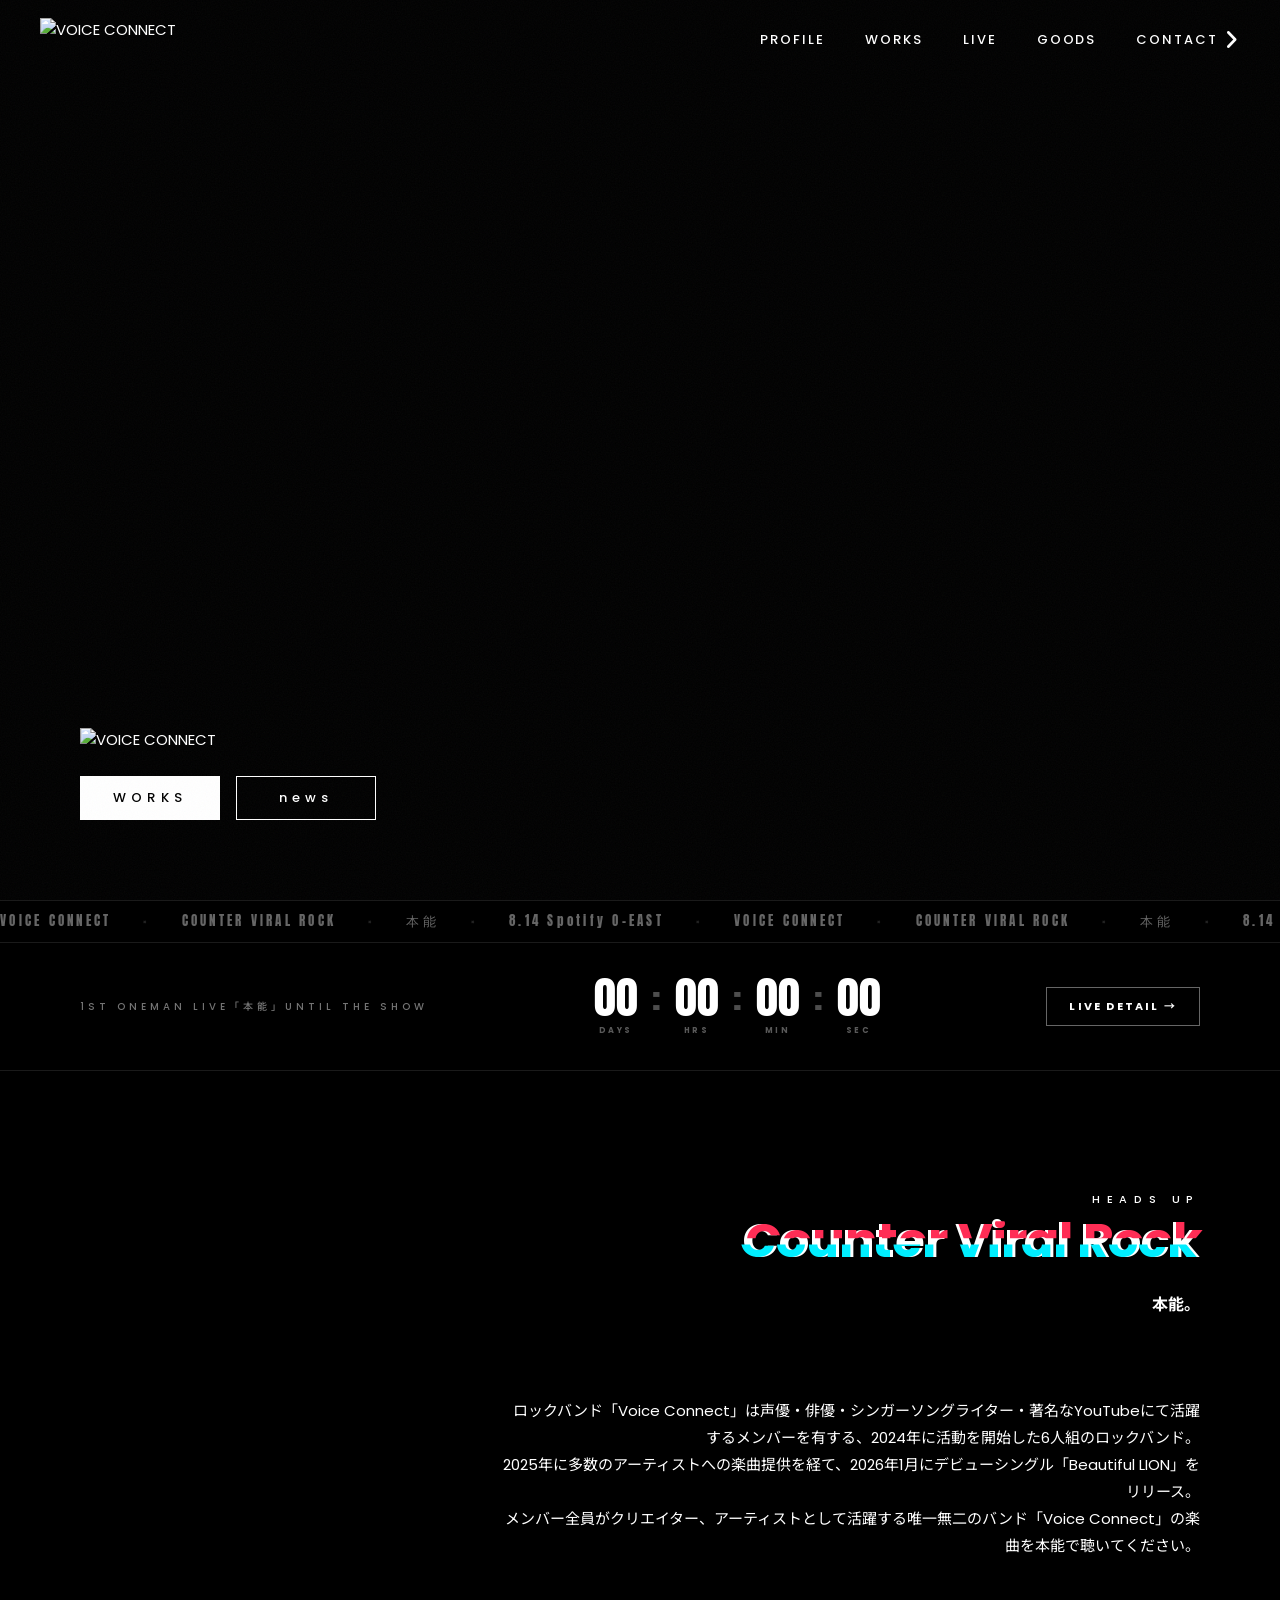
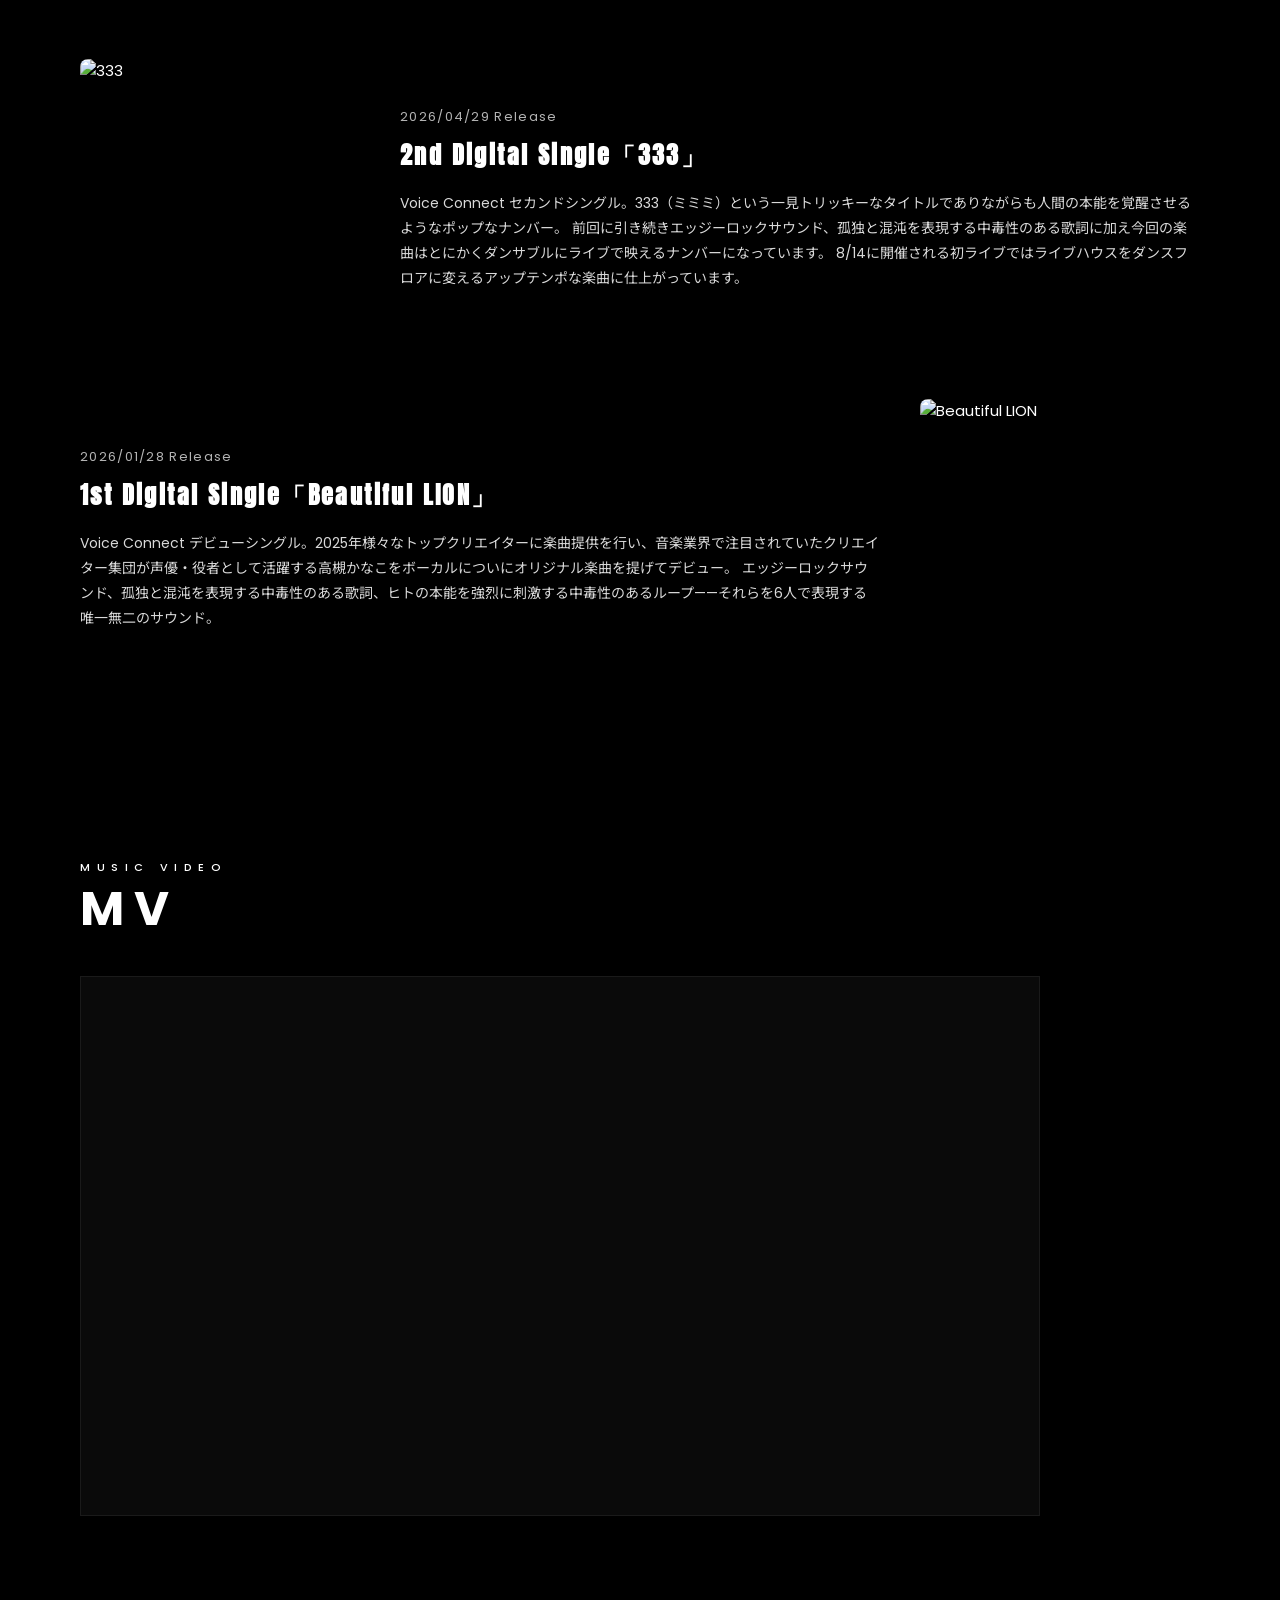
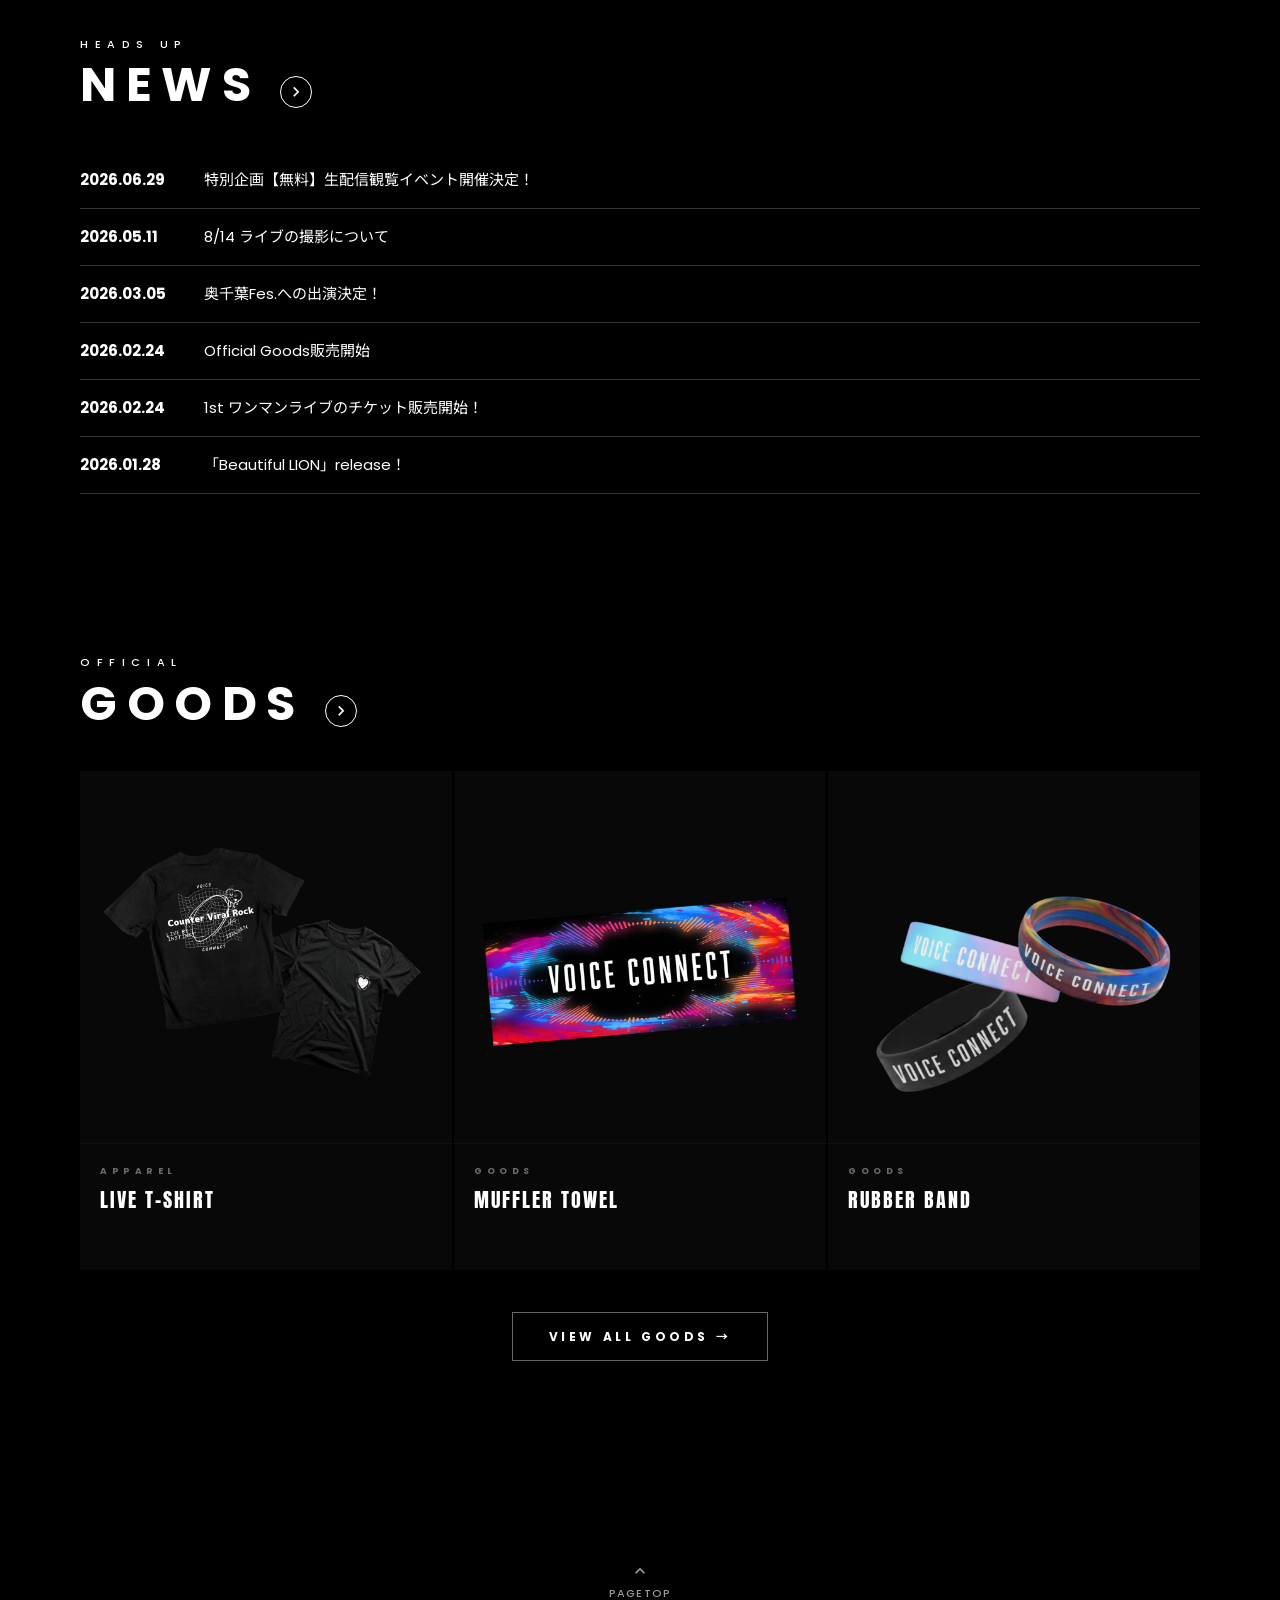
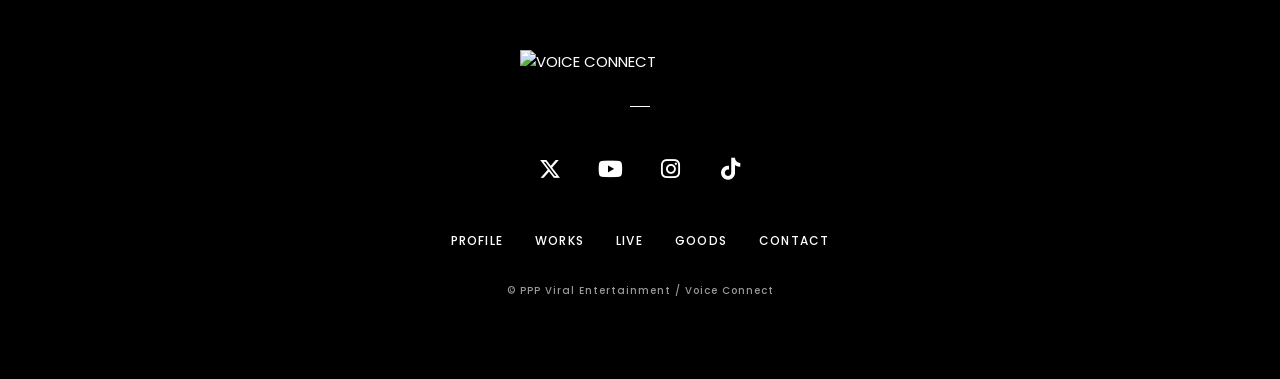
==== commit 05c5e98f: "fix: コピーライトをPPP Viral Entertainmentに変更" ====
--- a/index.html
+++ b/index.html
@@ -262,7 +262,7 @@
     <a href="https://fanme.link/shop/@VoiceConnect" target="_blank" rel="noopener">GOODS</a>
     <a href="contact.html">CONTACT</a>
   </nav>
-  <p class="footer-copy">© PPP Viral Music / Voice Connect</p>
+  <p class="footer-copy">© PPP Viral Entertainment / Voice Connect</p>
 </footer>
 
 <script src="js/main.js"></script>
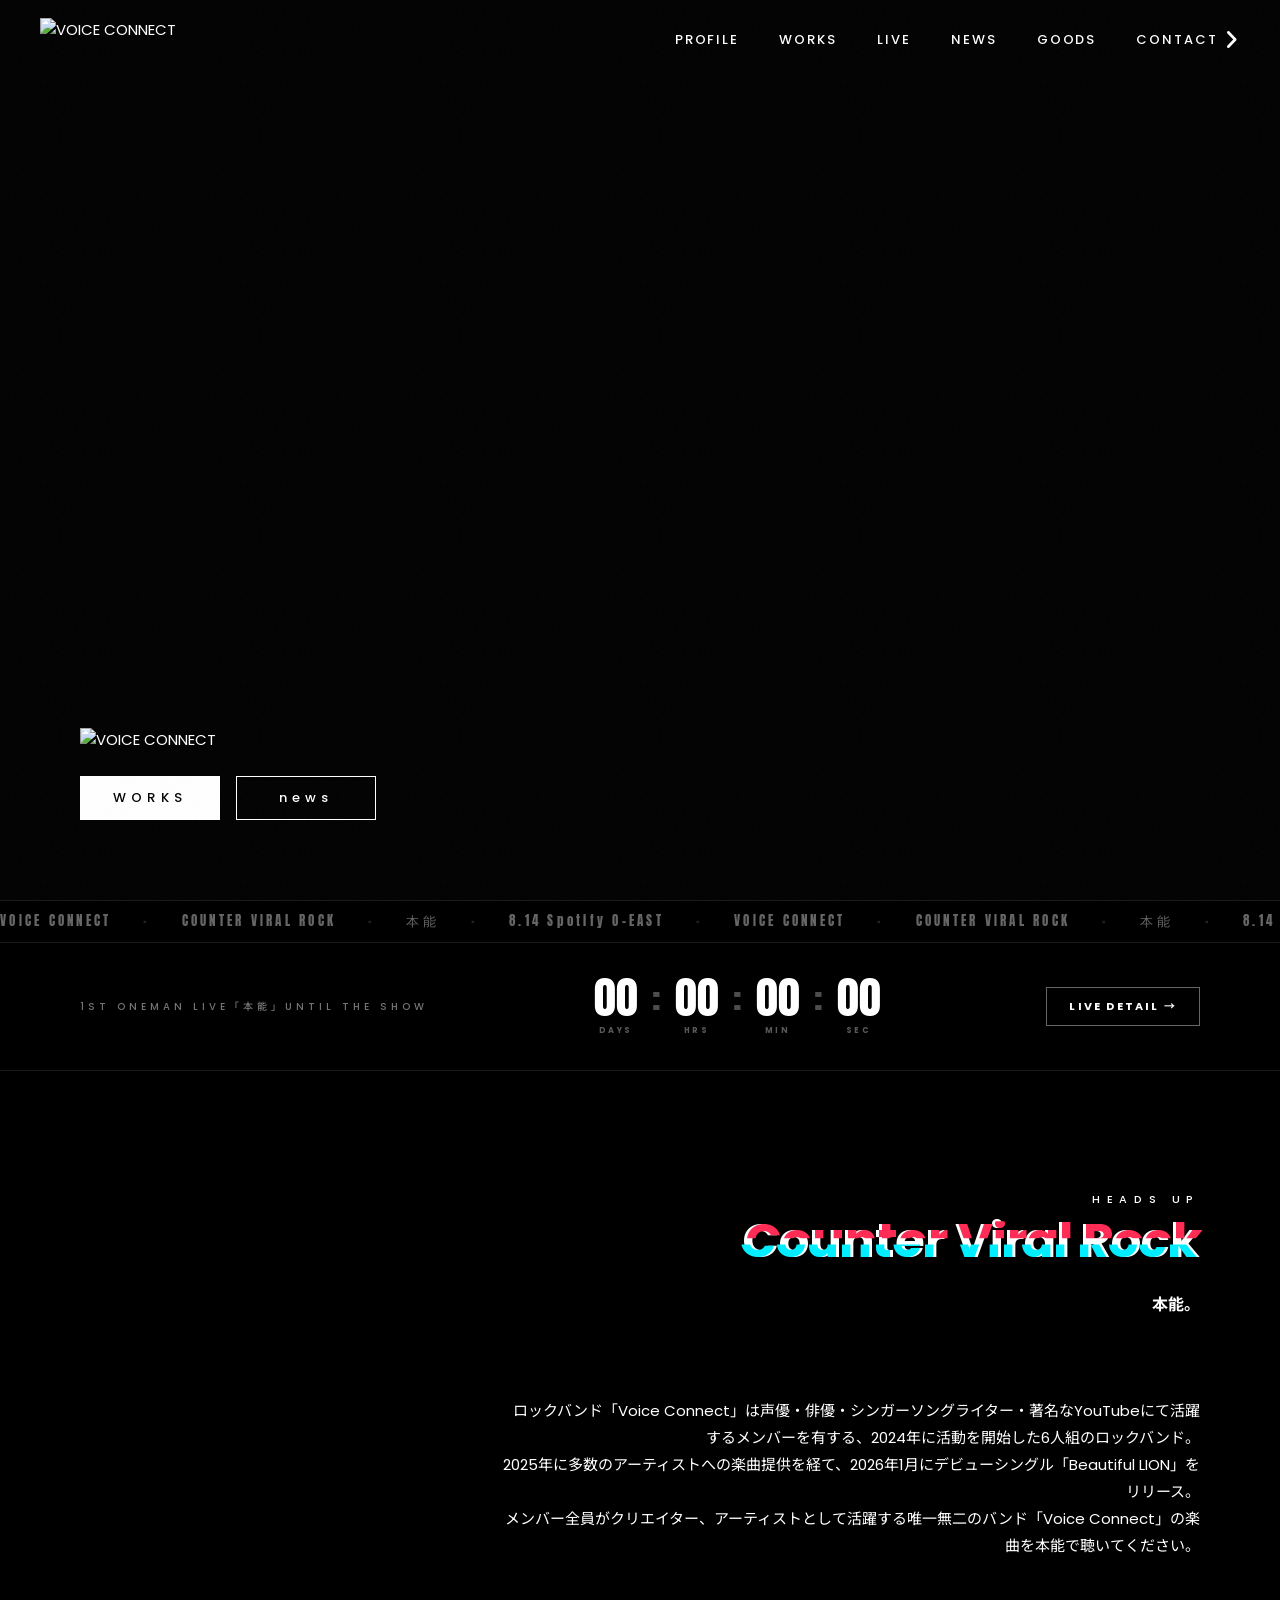
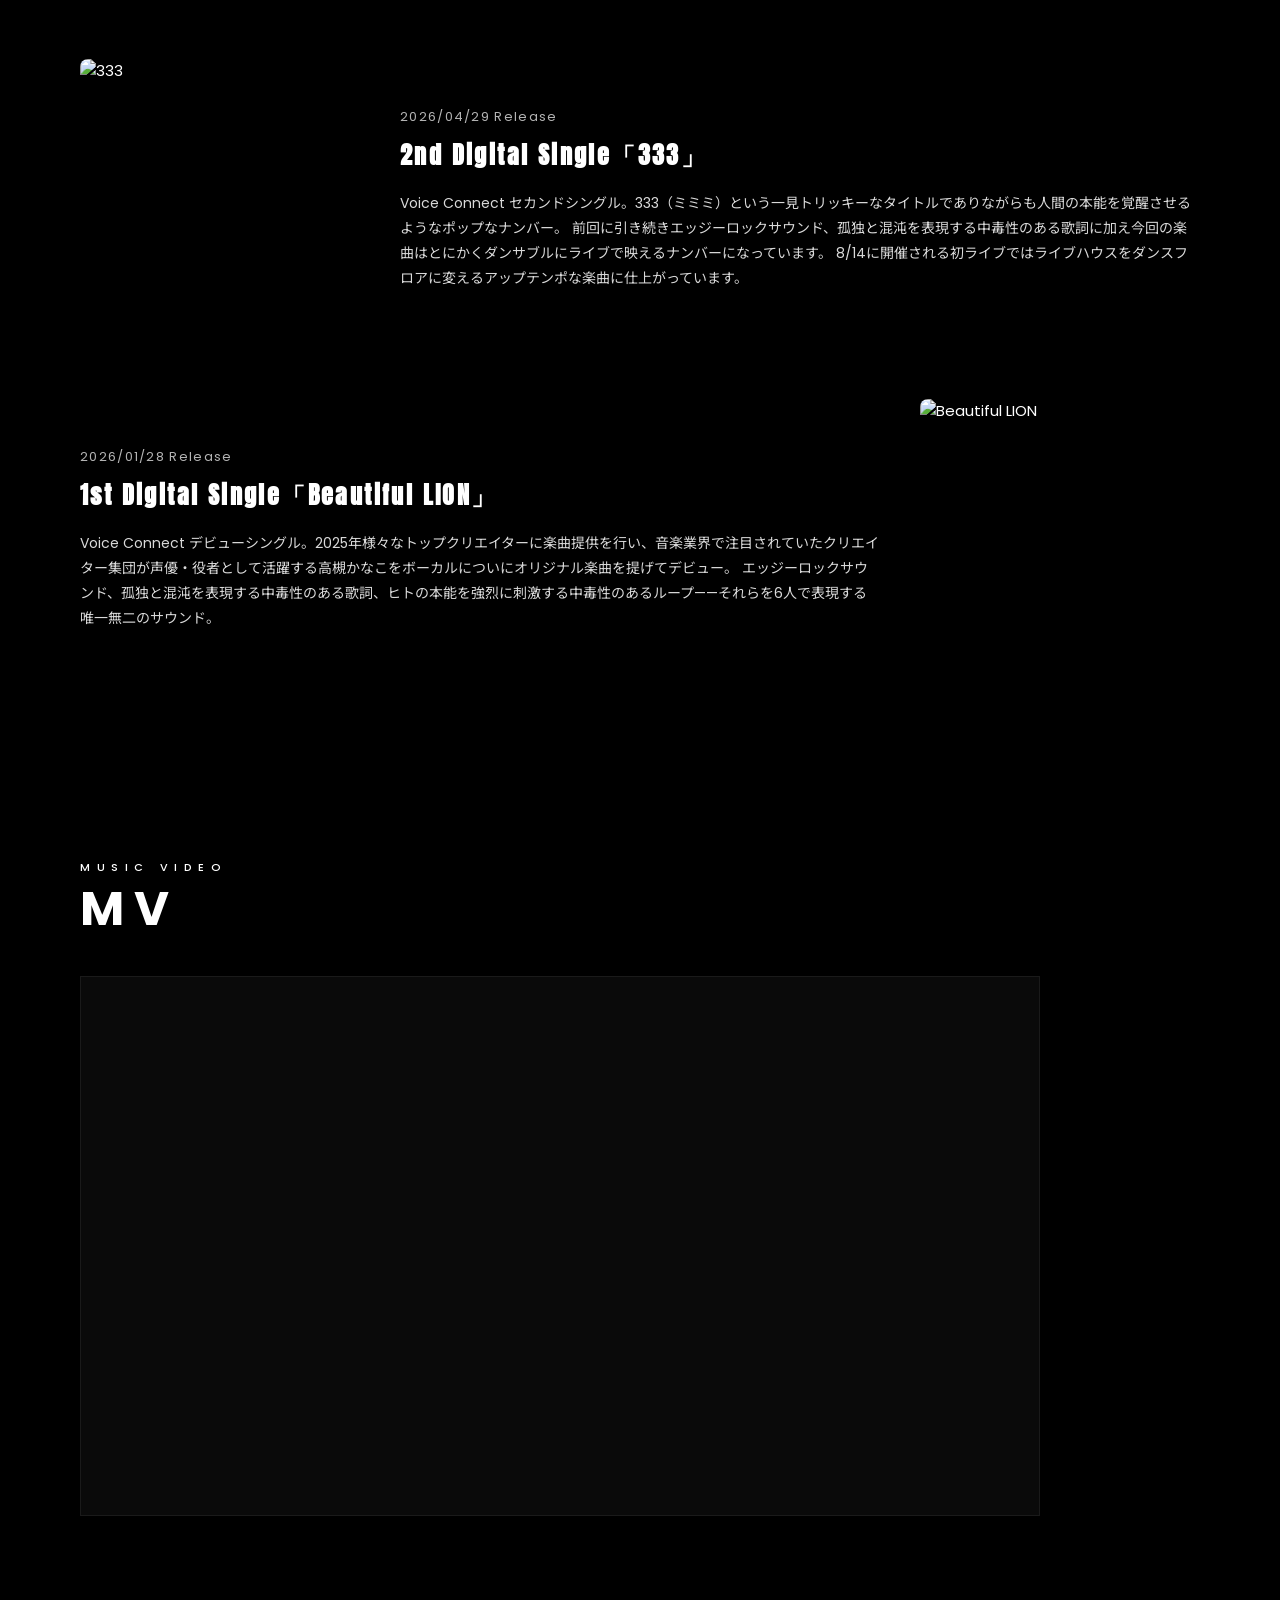
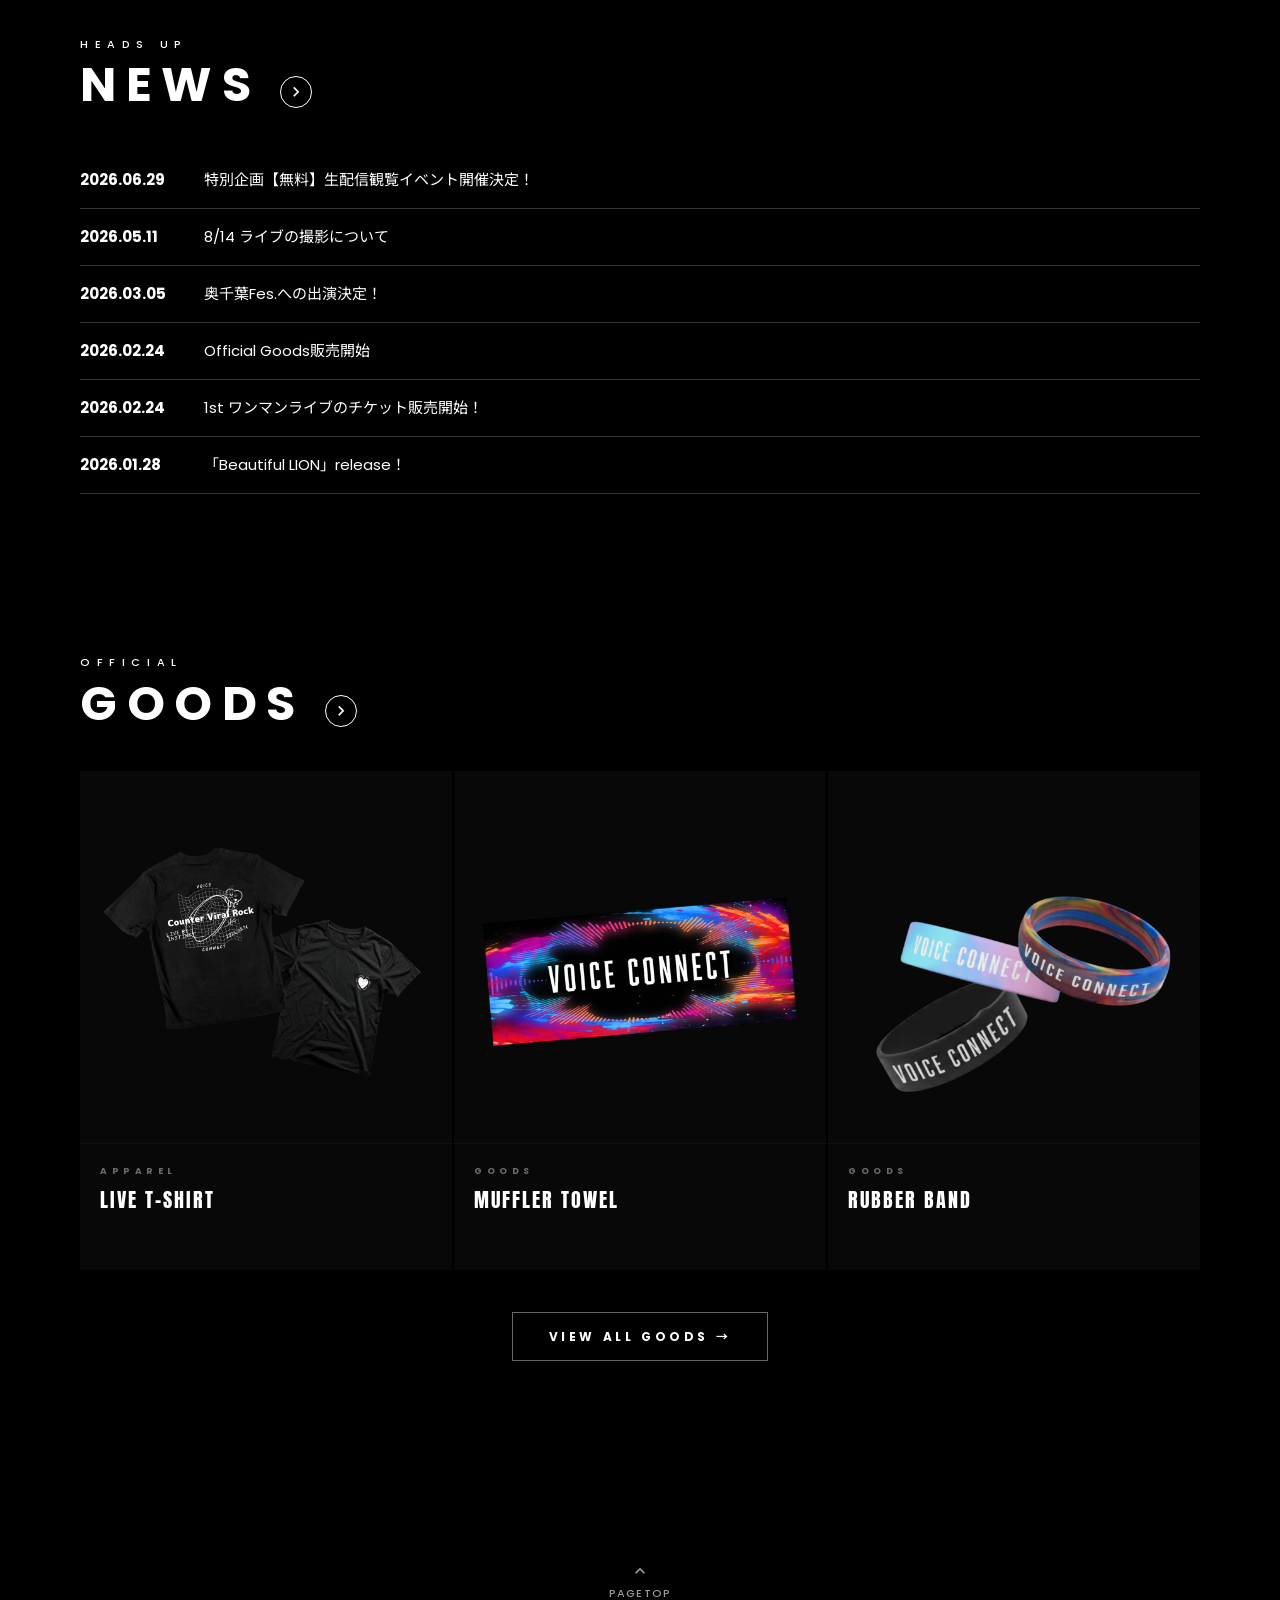
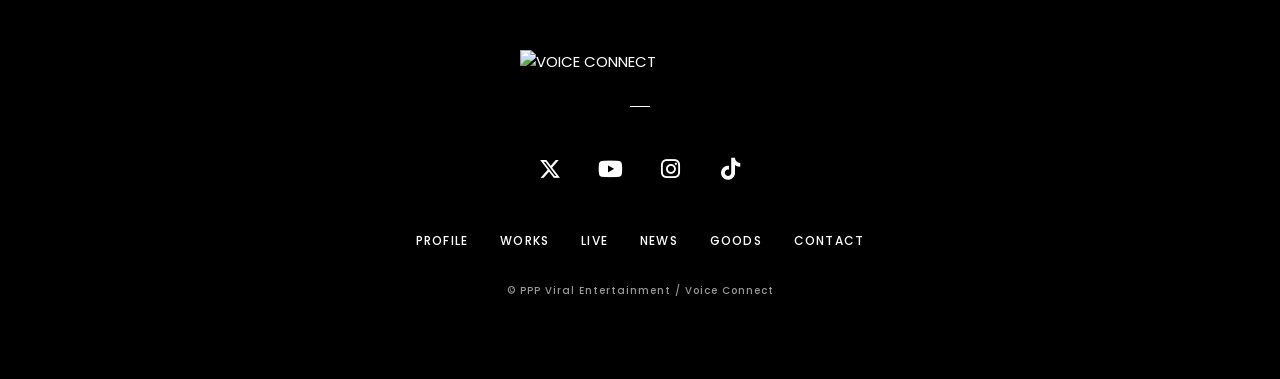
==== commit 356d921d: "fix: NEWSをヘッダー等のナビに追加、チケット購入リンクをe+に変更 - 全ページのヘッダー/モバイル/フッターナビにNEWSリンクを追加 - 1stワンマンライブのチケット購入リンクをcont" ====
--- a/index.html
+++ b/index.html
@@ -28,6 +28,7 @@
     <a href="profile.html">PROFILE</a>
     <a href="works.html">WORKS</a>
     <a href="live.html">LIVE</a>
+    <a href="news.html">NEWS</a>
     <a href="https://fanme.link/shop/@VoiceConnect" target="_blank" rel="noopener">GOODS</a>
     <a href="contact.html" class="header-contact">
       <span>CONTACT</span>
@@ -44,6 +45,7 @@
   <a href="profile.html">PROFILE</a>
   <a href="works.html">WORKS</a>
   <a href="live.html">LIVE</a>
+  <a href="news.html">NEWS</a>
   <a href="https://fanme.link/shop/@VoiceConnect" target="_blank" rel="noopener">GOODS</a>
   <a href="contact.html">CONTACT</a>
 </nav>
@@ -259,6 +261,7 @@
     <a href="profile.html">PROFILE</a>
     <a href="works.html">WORKS</a>
     <a href="live.html">LIVE</a>
+    <a href="news.html">NEWS</a>
     <a href="https://fanme.link/shop/@VoiceConnect" target="_blank" rel="noopener">GOODS</a>
     <a href="contact.html">CONTACT</a>
   </nav>
--- a/css/style.css
+++ b/css/style.css
@@ -706,9 +706,9 @@
   .hamburger { display: flex; }
 
   /* Hero — show full landscape image without cropping */
-  .hero { height: 100vw; min-height: unset; }
-  .hero-bg { background-size: contain; background-position: top center; }
-  .hero-title { padding: 0 20px 28px; }
+  .hero { height: 66.7vw; min-height: unset; }
+  .hero-bg { top: 0; bottom: 0; background-size: contain; background-position: top center; }
+  .hero-title { padding: 0 20px 20px; }
   .hero-title img { width: clamp(180px, 72vw, 600px); }
   .hero-buttons { flex-wrap: wrap; gap: 12px; }
   .btn { min-width: 120px; padding: 0 20px; }
